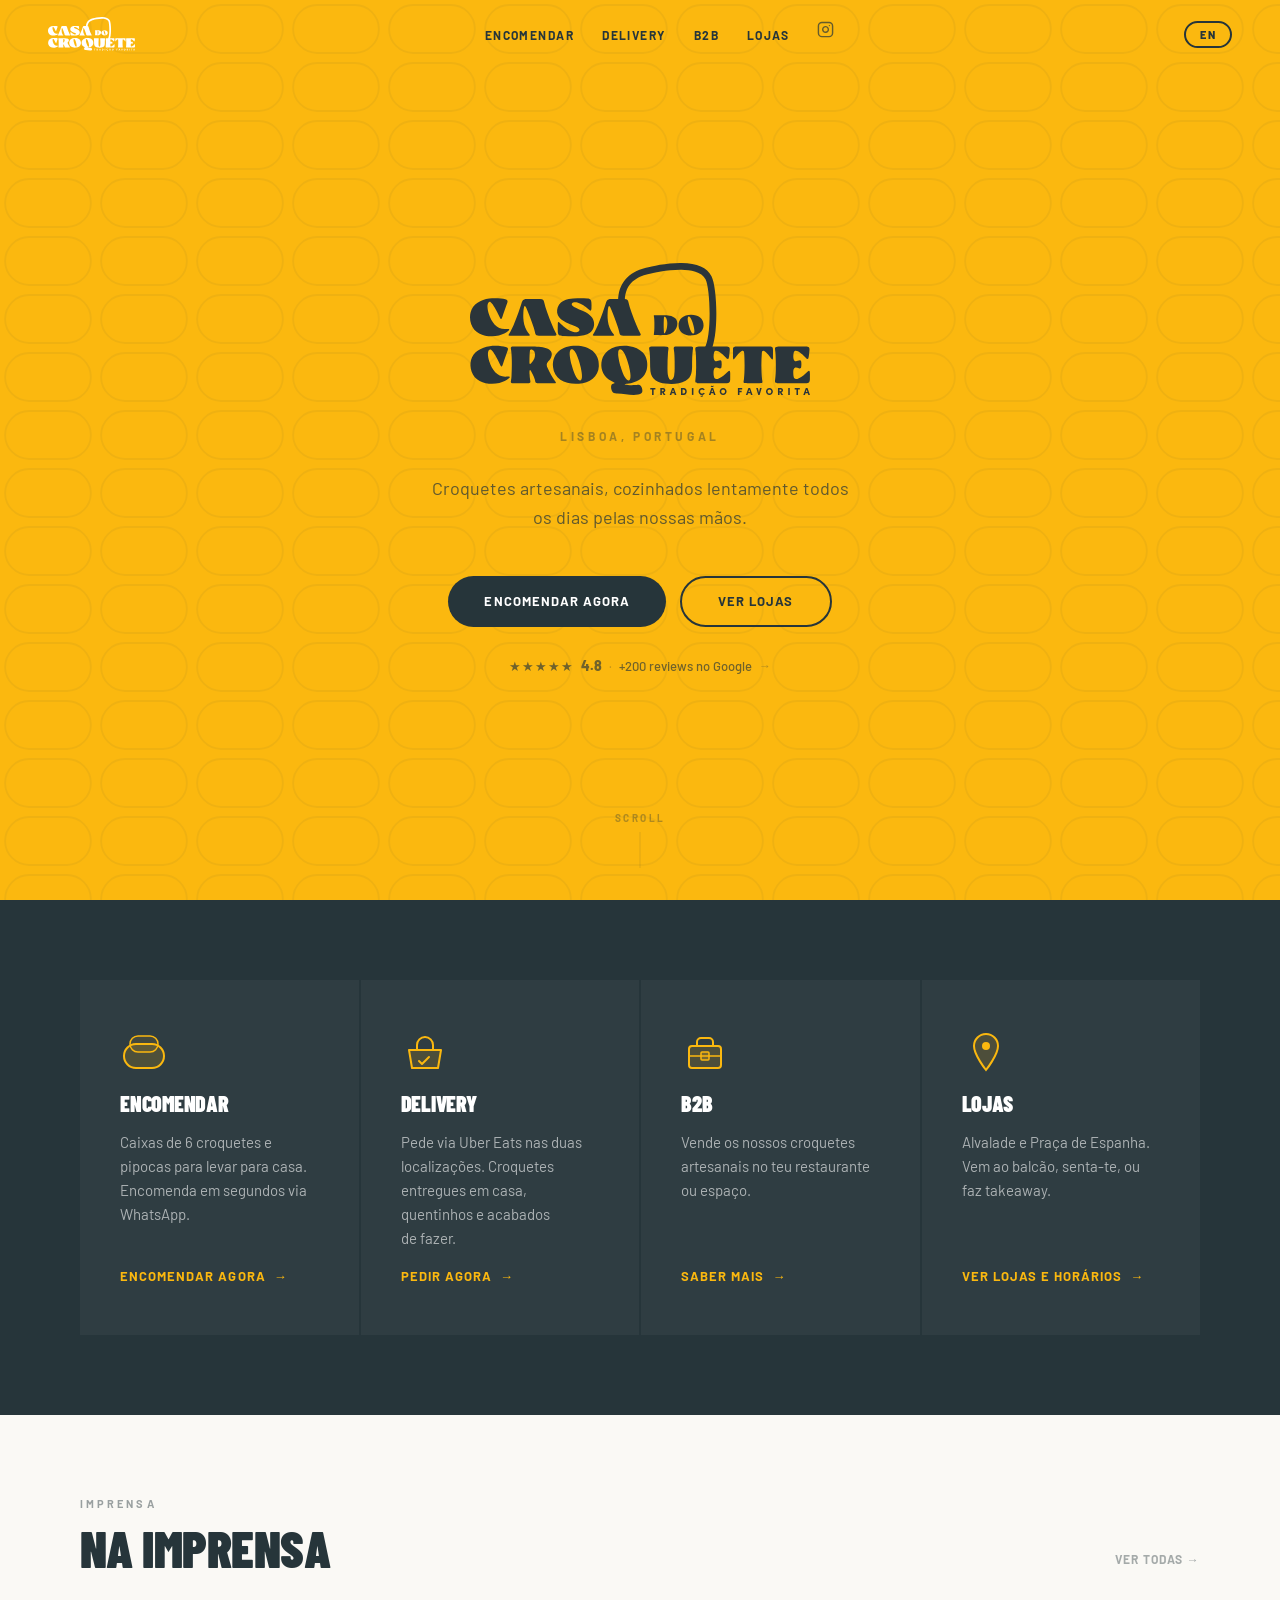
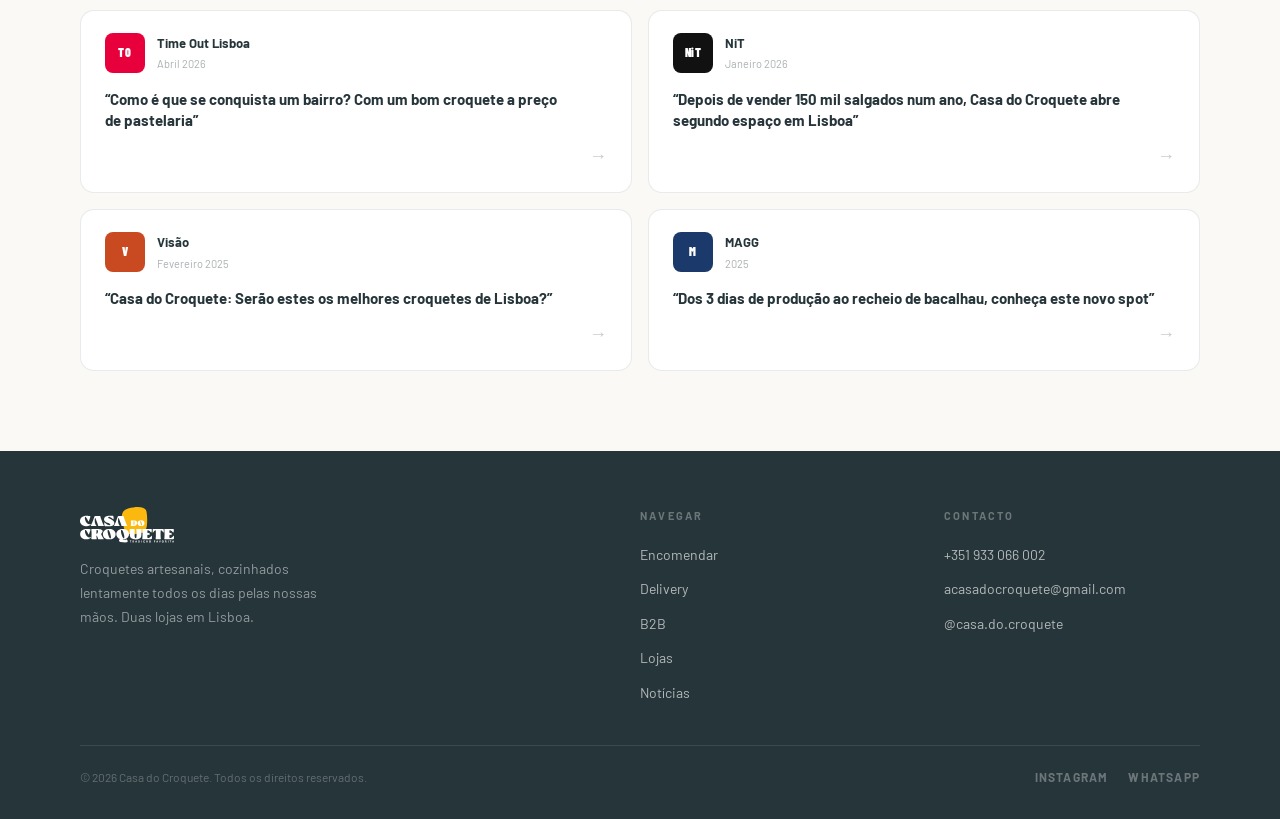
==== index.html @ 02c90c6f "Add files via upload" ====
<!DOCTYPE html>
<html lang="pt" data-lang="pt">
<head>
  <meta charset="UTF-8">
  <meta name="viewport" content="width=device-width, initial-scale=1.0">
  <title>Casa do Croquete — Tradição Favorita</title>
  <meta name="description" content="Croquetes artesanais em Lisboa. Encomenda caixas de 6 via WhatsApp. Alvalade e Praça de Espanha.">
  <link rel="stylesheet" href="style.css">
  <style>
    /* HERO */
    .hero {
      min-height: 100vh; background: var(--y);
      display: flex; flex-direction: column; align-items: center; justify-content: center;
      text-align: center; padding: 120px 40px 80px; position: relative; overflow: hidden;
    }
    .hero::before {
      content: ''; position: absolute; inset: 0; pointer-events: none;
      background-image: url("data:image/svg+xml,%3Csvg width='76' height='46' viewBox='0 0 76 46' xmlns='http://www.w3.org/2000/svg'%3E%3Crect x='4' y='4' width='68' height='38' rx='19' fill='none' stroke='%2326353a' stroke-width='1.5'/%3E%3C/svg%3E");
      background-size: 96px 58px; opacity: 0.055;
    }
    .hero-logo { width: min(340px, 72vw); margin: 0 auto 24px; position: relative; }
    .hero-logo img { width: 100%; height: auto; }
    .hero-tag {
      font-size: 12px; font-weight: 700; letter-spacing: 0.3em; text-transform: uppercase;
      color: var(--d); opacity: 0.4; margin-bottom: 28px; position: relative;
    }
    .hero-sub {
      font-size: 18px; color: var(--d); opacity: 0.72; max-width: 420px;
      margin: 0 auto 44px; position: relative; text-wrap: pretty;
    }
    .hero-ctas { display: flex; gap: 14px; justify-content: center; flex-wrap: wrap; position: relative; }
    .hero-rating {
      display: inline-flex; align-items: center; gap: 7px; margin-top: 28px;
      font-size: 13px; color: var(--d); opacity: 0.65; transition: opacity 0.2s;
      text-decoration: none; position: relative;
    }
    .hero-rating:hover { opacity: 1; }
    .hr-stars { color: var(--d); font-size: 13px; letter-spacing: 1px; }
    .hr-score { font-weight: 800; font-size: 14px; }
    .hr-sep { opacity: 0.4; }
    .hr-label { font-weight: 500; }
    .hr-arr { opacity: 0.5; font-size: 12px; }
    .hero-scroll {
      position: absolute; bottom: 32px; left: 50%; transform: translateX(-50%);
      display: flex; flex-direction: column; align-items: center; gap: 6px;
      font-size: 10px; font-weight: 700; letter-spacing: 0.25em; text-transform: uppercase;
      color: var(--d); opacity: 0.35;
    }
    .hero-scroll::after { content: ''; width: 1px; height: 36px; background: var(--d); opacity: 0.35; display: block; }

    /* ABOUT */
    .about-grid {
      display: grid; grid-template-columns: 1fr 1fr; gap: 64px; align-items: center;
    }
    .about-text h2 {
      font-family: var(--fc); font-weight: 900; font-size: clamp(28px, 3vw, 40px);
      text-transform: uppercase; line-height: 1.1; margin-bottom: 20px; letter-spacing: -0.01em;
    }
    .about-text p { font-size: 16px; opacity: 0.7; line-height: 1.75; text-wrap: pretty; margin-bottom: 16px; }
    .about-text .press-quote {
      font-size: 14px; font-weight: 600; opacity: 0.55; border-left: 3px solid var(--y);
      padding-left: 16px; margin-top: 20px; line-height: 1.5;
    }
    .stats-grid { display: grid; grid-template-columns: 1fr 1fr; gap: 24px; }
    .stat { background: var(--d); border-radius: 12px; padding: 28px 24px; }
    .stat-num {
      font-family: var(--fc); font-weight: 900; font-size: 40px; color: var(--y);
      line-height: 1; margin-bottom: 6px;
    }
    .stat-label { font-size: 13px; color: #fff; opacity: 0.7; line-height: 1.3; }

    /* CTA CARDS */
    .cta-grid { display: grid; grid-template-columns: repeat(4, 1fr); gap: 2px; }
    .cta-card {
      background: rgba(255,255,255,.04); padding: 48px 40px;
      display: flex; flex-direction: column; gap: 16px;
      transition: background 0.2s; position: relative; overflow: hidden;
    }
    .cta-card::after {
      content: ''; position: absolute; bottom: 0; left: 0; right: 0; height: 3px;
      background: var(--y); transform: scaleX(0); transform-origin: left;
      transition: transform 0.3s;
    }
    .cta-card:hover { background: rgba(255,255,255,.08); }
    .cta-card:hover::after { transform: scaleX(1); }
    .cta-icon { width: 48px; height: 48px; }
    .cta-icon svg { width: 100%; height: 100%; }
    .cta-name {
      font-family: var(--fc); font-weight: 900; font-size: clamp(16px, 1.8vw, 22px);
      text-transform: uppercase; letter-spacing: -0.01em; line-height: 1;
    }
    .cta-desc { font-size: 15px; opacity: 0.6; line-height: 1.6; flex: 1; text-wrap: pretty; }
    .cta-link {
      display: inline-flex; align-items: center; gap: 8px;
      font-size: 13px; font-weight: 700; letter-spacing: 0.08em; text-transform: uppercase;
      color: var(--y); transition: gap 0.2s;
    }
    .cta-card:hover .cta-link { gap: 12px; }

    @media (max-width: 760px) {
      .about-grid { grid-template-columns: 1fr; gap: 36px; }
      .cta-grid { grid-template-columns: 1fr 1fr; }
      .hero { padding: 100px 20px 64px; }
    }
    @media (max-width: 480px) {
      .cta-grid { grid-template-columns: 1fr; }
    }
    /* PRESS */
    .ngrid-home { display: grid; grid-template-columns: repeat(2, 1fr); gap: 16px; }
    .nc {
      border-radius: 14px; overflow: hidden;
      border: 1.5px solid rgba(38,53,58,.1);
      display: flex; flex-direction: column;
      transition: transform 0.15s, box-shadow 0.15s; text-decoration: none; color: var(--d); background: #fff;
    }
    .nc:hover { transform: translateY(-3px); box-shadow: 0 10px 32px rgba(38,53,58,.09); }
    .nc-pub { padding: 22px 24px 16px; display: flex; align-items: center; gap: 12px; }
    .pub-badge {
      width: 40px; height: 40px; border-radius: 8px; flex-shrink: 0;
      display: flex; align-items: center; justify-content: center;
      font-family: var(--fc); font-weight: 900; font-size: 12px; color: #fff; letter-spacing: 0.05em;
    }
    .pub-info { display: flex; flex-direction: column; gap: 2px; }
    .pub-name { font-size: 13px; font-weight: 700; }
    .pub-date { font-size: 11px; opacity: 0.38; }
    .nc-body { padding: 0 24px 22px; flex: 1; display: flex; flex-direction: column; gap: 10px; }
    .nc-title { font-weight: 700; font-size: 15px; line-height: 1.4; flex: 1; text-wrap: pretty; }
    .nc-arrow { font-size: 18px; opacity: 0.25; align-self: flex-end; transition: opacity 0.2s; }
    .nc:hover .nc-arrow { opacity: 0.65; }
    .sh-row { display: flex; align-items: flex-end; justify-content: space-between; margin-bottom: 36px; }
    .see-all { font-size: 12px; font-weight: 700; letter-spacing: 0.1em; text-transform: uppercase; opacity: 0.4; transition: opacity 0.2s; padding-bottom: 4px; }
    .see-all:hover { opacity: 1; }
    @media (max-width: 760px) { .ngrid-home { grid-template-columns: 1fr; } }
  </style>
</head>
<body>

<nav class="nav" id="mainNav">
  <a href="index.html" class="nav-logo">
  <img class="logo-lgt" src="LOGO_BRANCO.svg" alt="Casa do Croquete">
  <img class="logo-drk" src="LOGO_CLARO.svg" alt="Casa do Croquete">
</a>
  <ul class="nav-links">
    <li><a href="encomendar.html" data-i18n="nav_enc">Encomendar</a></li>
    <li><a href="delivery.html">Delivery</a></li>
    <li><a href="eventos.html">B2B</a></li>
    <li><a href="lojas.html" data-i18n="nav_lojas">Lojas</a></li>
    <li><a href="https://www.instagram.com/casa.do.croquete" target="_blank" rel="noopener" class="nav-ig-link" aria-label="Instagram"><svg width="17" height="17" viewBox="0 0 24 24" fill="none" stroke="currentColor" stroke-width="2" stroke-linecap="round" stroke-linejoin="round" style="display:block"><rect x="2" y="2" width="20" height="20" rx="5" ry="5"/><path d="M16 11.37A4 4 0 1 1 12.63 8 4 4 0 0 1 16 11.37z"/><line x1="17.5" y1="6.5" x2="17.51" y2="6.5"/></svg></a></li>
  </ul>
  <div class="nav-right">
    <button class="nav-ham" id="navHam" aria-label="Menu" aria-expanded="false"><span></span><span></span><span></span></button>
    <button class="lang-btn" id="langToggle">EN</button>
  </div>
</nav>

<!-- HERO -->
<section class="hero" id="hero">
  <div class="hero-logo"><img src="LOGO_BRANCO_AZUL.svg" alt="Casa do Croquete — Tradição Favorita"></div>
  <p class="hero-tag" data-i18n="hero_tag">Lisboa, Portugal</p>
  <p class="hero-sub" data-i18n="hero_sub">Croquetes artesanais, cozinhados lentamente todos os dias pelas nossas mãos.</p>
  <div class="hero-ctas">
    <a href="encomendar.html" class="btn-d" data-i18n="hero_c1">Encomendar agora</a>
    <a href="lojas.html" class="btn-ol" data-i18n="hero_c2">Ver Lojas</a>
  </div>
  <a href="https://www.google.com/maps/search/Casa+do+Croquete+Lisboa" target="_blank" rel="noopener" class="hero-rating">
    <span class="hr-stars">★★★★★</span>
    <span class="hr-score">4.8</span>
    <span class="hr-sep">·</span>
    <span class="hr-label" data-i18n="hero_rev">+200 reviews no Google</span>
    <span class="hr-arr">→</span>
  </a>
  <div class="hero-scroll"><span>scroll</span></div>
</section>

<!-- CTA CARDS -->
<section class="sec dk">
  <div class="wrap">
    <div class="cta-grid">
      <a href="encomendar.html" class="cta-card">
        <div class="cta-icon">
          <svg viewBox="0 0 48 48" fill="none" xmlns="http://www.w3.org/2000/svg">
            <rect x="4" y="16" width="40" height="24" rx="12" fill="rgba(251,184,15,.15)" stroke="#fbb80f" stroke-width="2"/>
            <rect x="10" y="8" width="28" height="16" rx="8" fill="rgba(251,184,15,.1)" stroke="#fbb80f" stroke-width="1.5"/>
          </svg>
        </div>
        <div class="cta-name" data-i18n="cta1_name">Encomendar</div>
        <p class="cta-desc" data-i18n="cta1_desc">Caixas de 6 croquetes e pipocas para levar para casa. Encomenda em segundos via WhatsApp.</p>
        <span class="cta-link"><span data-i18n="cta1_link">Encomendar agora</span> →</span>
      </a>
      <a href="delivery.html" class="cta-card">
        <div class="cta-icon">
          <svg viewBox="0 0 48 48" fill="none" xmlns="http://www.w3.org/2000/svg">
            <path d="M8 22h32l-3 18H11L8 22z" fill="rgba(251,184,15,.15)" stroke="#fbb80f" stroke-width="2" stroke-linejoin="round"/>
            <path d="M16 22v-5a8 8 0 0 1 16 0v5" stroke="#fbb80f" stroke-width="2" stroke-linecap="round"/>
            <path d="M18 33l3 3 7-7" stroke="#fbb80f" stroke-width="2" stroke-linecap="round" stroke-linejoin="round"/>
          </svg>
        </div>
        <div class="cta-name" data-i18n="cta2_name">Delivery</div>
        <p class="cta-desc" data-i18n="cta2_desc">Pede via Uber Eats nas duas localizações. Croquetes entregues em casa, quentinhos e acabados de fazer.</p>
        <span class="cta-link"><span data-i18n="cta2_link">Pedir agora</span> →</span>
      </a>
      <a href="eventos.html" class="cta-card">
        <div class="cta-icon">
          <svg viewBox="0 0 48 48" fill="none" xmlns="http://www.w3.org/2000/svg">
            <rect x="8" y="18" width="32" height="22" rx="3" fill="rgba(251,184,15,.15)" stroke="#fbb80f" stroke-width="2"/>
            <path d="M16 18v-4a4 4 0 0 1 4-4h8a4 4 0 0 1 4 4v4" stroke="#fbb80f" stroke-width="2" stroke-linecap="round"/>
            <path d="M8 28h32" stroke="#fbb80f" stroke-width="1.5" stroke-linecap="round"/>
            <rect x="20" y="24" width="8" height="8" rx="1" fill="rgba(251,184,15,.25)" stroke="#fbb80f" stroke-width="1.5"/>
          </svg>
        </div>
        <div class="cta-name" data-i18n="cta3_name">B2B</div>
        <p class="cta-desc" data-i18n="cta3_desc">Vende os nossos croquetes artesanais no teu restaurante ou espaço.</p>
        <span class="cta-link"><span data-i18n="cta3_link">Saber mais</span> →</span>
      </a>
      <a href="lojas.html" class="cta-card">
        <div class="cta-icon">
          <svg viewBox="0 0 48 48" fill="none" xmlns="http://www.w3.org/2000/svg">
            <path d="M24 6C17.37 6 12 11.37 12 18c0 9 12 24 12 24s12-15 12-24c0-6.63-5.37-12-12-12z" fill="rgba(251,184,15,.15)" stroke="#fbb80f" stroke-width="2"/>
            <circle cx="24" cy="18" r="4" fill="#fbb80f"/>
          </svg>
        </div>
        <div class="cta-name" data-i18n="cta4_name">Lojas</div>
        <p class="cta-desc" data-i18n="cta4_desc">Alvalade e Praça de Espanha. Vem ao balcão, senta-te, ou faz takeaway.</p>
        <span class="cta-link"><span data-i18n="cta4_link">Ver lojas e horários</span> →</span>
      </a>
    </div>
  </div>
</section>

<!-- PRESS -->
<section class="sec">
  <div class="wrap">
    <div class="sh-row">
      <div>
        <span class="slabel" data-i18n="news_label">Imprensa</span>
        <h2 class="stitle" data-i18n="news_title">Na Imprensa</h2>
      </div>
      <a href="noticias.html" class="see-all" data-i18n="news_more">Ver todas →</a>
    </div>
    <div class="ngrid-home">
      <a href="https://www.timeout.pt/lisboa/pt/noticias/como-e-que-se-conquista-um-bairro-com-um-bom-croquete-a-preco-de-pastelaria-042126" target="_blank" rel="noopener" class="nc">
        <div class="nc-pub">
          <div class="pub-badge" style="background:#e8003d;">TO</div>
          <div class="pub-info"><span class="pub-name">Time Out Lisboa</span><span class="pub-date">Abril 2026</span></div>
        </div>
        <div class="nc-body">
          <p class="nc-title">“Como é que se conquista um bairro? Com um bom croquete a preço de pastelaria”</p>
          <span class="nc-arrow">→</span>
        </div>
      </a>
      <a href="https://www.nit.pt/comida/restaurantes/depois-de-vender-150-mil-salgados-num-ano-casa-do-croquete-abre-segundo-espaco-em-lisboa" target="_blank" rel="noopener" class="nc">
        <div class="nc-pub">
          <div class="pub-badge" style="background:#111;">NiT</div>
          <div class="pub-info"><span class="pub-name">NiT</span><span class="pub-date">Janeiro 2026</span></div>
        </div>
        <div class="nc-body">
          <p class="nc-title">“Depois de vender 150 mil salgados num ano, Casa do Croquete abre segundo espaço em Lisboa”</p>
          <span class="nc-arrow">→</span>
        </div>
      </a>
      <a href="https://visao.pt/visaose7e/comer-e-beber/2025-02-14-casa-do-croquete-serao-estes-os-melhores-croquetes-de-lisboa/" target="_blank" rel="noopener" class="nc">
        <div class="nc-pub">
          <div class="pub-badge" style="background:#c94a20;">V</div>
          <div class="pub-info"><span class="pub-name">Visão</span><span class="pub-date">Fevereiro 2025</span></div>
        </div>
        <div class="nc-body">
          <p class="nc-title">“Casa do Croquete: Serão estes os melhores croquetes de Lisboa?”</p>
          <span class="nc-arrow">→</span>
        </div>
      </a>
      <a href="https://magg.sapo.pt/comida/restaurantes/artigos/casa-do-croquete" target="_blank" rel="noopener" class="nc">
        <div class="nc-pub">
          <div class="pub-badge" style="background:#1b3a6b;">M</div>
          <div class="pub-info"><span class="pub-name">MAGG</span><span class="pub-date">2025</span></div>
        </div>
        <div class="nc-body">
          <p class="nc-title">“Dos 3 dias de produção ao recheio de bacalhau, conheça este novo spot”</p>
          <span class="nc-arrow">→</span>
        </div>
      </a>
    </div>
  </div>
</section>

<footer>
  <div class="footer-grid">
    <div>
      <div class="foot-logo"><img src="LOGO_CLARO.svg" alt="Casa do Croquete"></div>
      <p class="foot-desc" data-i18n="foot_desc">Croquetes artesanais, cozinhados lentamente todos os dias pelas nossas mãos. Duas lojas em Lisboa.</p>
    </div>
    <div class="foot-col">
      <h4 data-i18n="foot_nav">Navegar</h4>
      <ul>
        <li><a href="encomendar.html" data-i18n="nav_enc">Encomendar</a></li>
        <li><a href="delivery.html">Delivery</a></li>
        <li><a href="eventos.html">B2B</a></li>
        <li><a href="lojas.html" data-i18n="nav_lojas">Lojas</a></li>
        <li><a href="noticias.html" data-i18n="nav_news">Notícias</a></li>
      </ul>
    </div>
    <div class="foot-col">
      <h4 data-i18n="foot_cont">Contacto</h4>
      <ul>
        <li><a href="tel:+351933066002">+351 933 066 002</a></li>
        <li><a href="mailto:acasadocroquete@gmail.com">acasadocroquete@gmail.com</a></li>
        <li><a href="https://www.instagram.com/casa.do.croquete/" target="_blank" rel="noopener">@casa.do.croquete</a></li>
      </ul>
    </div>
  </div>
  <div class="foot-bot">
    <span class="foot-copy" data-i18n="foot_copy">© 2026 Casa do Croquete. Todos os direitos reservados.</span>
    <div class="foot-soc">
      <a href="https://www.instagram.com/casa.do.croquete/" target="_blank" rel="noopener">Instagram</a>
      <a href="https://wa.me/351933066002" target="_blank" rel="noopener">WhatsApp</a>
    </div>
  </div>
</footer>

<script>
const T = {
  pt: {
    nav_enc:'Encomendar', nav_lojas:'Lojas', nav_news:'Notícias',
    hero_tag:'Lisboa, Portugal',
    hero_sub:'Croquetes artesanais, cozinhados lentamente todos os dias pelas nossas mãos.',
    hero_c1:'Encomendar agora', hero_c2:'Ver Lojas', hero_rev:'+200 reviews no Google',
    cta1_name:'Encomendar', cta1_desc:'Caixas de 6 croquetes e pipocas para levar para casa. Encomenda em segundos via WhatsApp.', cta1_link:'Encomendar agora',
    cta2_name:'Delivery', cta2_desc:'Pede via Uber Eats nas duas localizações. Croquetes entregues em casa, quentinhos e acabados de fazer.', cta2_link:'Pedir agora',
    cta3_name:'B2B', cta3_desc:'Vende os nossos croquetes artesanais no teu restaurante ou espaço.', cta3_link:'Saber mais',
    cta4_name:'Lojas', cta4_desc:'Alvalade e Praça de Espanha. Vem ao balcão, senta-te, ou faz takeaway.', cta4_link:'Ver lojas e horários',
    news_label:'Imprensa', news_title:'Na Imprensa', news_more:'Ver todas →',
    foot_desc:'Croquetes artesanais, cozinhados lentamente todos os dias pelas nossas mãos. Duas lojas em Lisboa.',
    foot_nav:'Navegar', foot_cont:'Contacto',
    foot_copy:'© 2026 Casa do Croquete. Todos os direitos reservados.',
  },
  en: {
    nav_enc:'Order', nav_lojas:'Stores', nav_news:'News',
    hero_tag:'Lisbon, Portugal',
    hero_sub:'Artisan croquettes, slowly cooked every day by our hands.',
    hero_c1:'Order now', hero_c2:'Our Stores', hero_rev:'+200 reviews on Google',
    cta1_name:'Order', cta1_desc:'Boxes of 6 croquettes and pipocas to take home. Order in seconds via WhatsApp.', cta1_link:'Order now',
    cta2_name:'Delivery', cta2_desc:'Order via Uber Eats from both locations. Delivered hot to your door.', cta2_link:'Order now',
    cta3_name:'B2B', cta3_desc:'Sell our artisan croquettes in your restaurant or venue.', cta3_link:'Learn more',
    cta4_name:'Stores', cta4_desc:'Alvalade and Praça de Espanha. Sit at the counter or order takeaway.', cta4_link:'See stores & hours',
    news_label:'Press', news_title:'In the Press', news_more:'See all →',
    foot_desc:'Artisan croquettes, slowly cooked every day by our hands. Two stores in Lisbon.',
    foot_nav:'Navigate', foot_cont:'Contact',
    foot_copy:'© 2026 Casa do Croquete. All rights reserved.',
  }
};

const nav = document.getElementById('mainNav');
window.addEventListener('scroll', () => nav.classList.toggle('dark', scrollY > 80), {passive:true});

let lang = localStorage.getItem('lang') || 'pt';
function applyLang(l) {
  document.querySelectorAll('[data-i18n]').forEach(el => {
    if (T[l]?.[el.dataset.i18n] !== undefined) el.textContent = T[l][el.dataset.i18n];
  });
  document.getElementById('langToggle').textContent = l==='pt'?'EN':'PT';
  document.documentElement.lang = l;
  localStorage.setItem('lang', l);
}
document.getElementById('langToggle').addEventListener('click', () => {
  lang = lang==='pt'?'en':'pt'; applyLang(lang);
});
applyLang(lang);

(function(){
  var ham = document.getElementById('navHam');
  var links = document.querySelector('.nav-links');
  if (!ham || !links) return;
  ham.addEventListener('click', function() {
    var open = links.classList.toggle('open');
    ham.classList.toggle('open', open);
    ham.setAttribute('aria-expanded', open);
    document.body.style.overflow = open ? 'hidden' : '';
  });
  links.querySelectorAll('a').forEach(function(a) {
    a.addEventListener('click', function() {
      links.classList.remove('open');
      ham.classList.remove('open');
      ham.setAttribute('aria-expanded', 'false');
      document.body.style.overflow = '';
    });
  });
})();
</script>
</body>
</html>
---- style.css ----
@import url('https://fonts.googleapis.com/css2?family=Barlow:wght@400;500;600;700;800;900&family=Barlow+Condensed:wght@700;800;900&display=swap');

:root {
  --y: #fbb80f;
  --d: #26353a;
  --w: #faf9f5;
  --f: 'Barlow', sans-serif;
  --fc: 'Barlow Condensed', sans-serif;
}

*, *::before, *::after { box-sizing: border-box; margin: 0; padding: 0; }
html { scroll-behavior: smooth; }
body { font-family: var(--f); color: var(--d); background: var(--w); line-height: 1.6; }
a { color: inherit; text-decoration: none; }
button { cursor: pointer; font-family: var(--f); border: none; background: none; }

/* NAV */
.nav {
  position: fixed; top: 0; left: 0; right: 0; z-index: 1000;
  display: flex; align-items: center; justify-content: space-between;
  padding: 0 48px; height: 68px; transition: background 0.3s;
}
.nav.dark { background: var(--d); }
.nav-logo img { height: 34px; width: auto; display: block; }
.nav-logo .logo-drk { display: none; }
.nav.dark .nav-logo .logo-lgt { display: none; }
.nav.dark .nav-logo .logo-drk { display: block; }
.nav-links { display: flex; gap: 28px; list-style: none; }
.nav-links a {
  font-size: 12px; font-weight: 700; letter-spacing: 0.12em; text-transform: uppercase;
  color: var(--d); transition: opacity 0.2s;
}
.nav.dark .nav-links a { color: #fff; }
.nav-links .nav-ig-link { display: flex; align-items: center; opacity: 0.7; }
.nav-links .nav-ig-link:hover { opacity: 1; }
.nav-links a:hover { opacity: 0.55; }
.nav-links a.active { opacity: 1; border-bottom: 2px solid var(--y); padding-bottom: 2px; }
.nav-right { display: flex; align-items: center; gap: 14px; }
.lang-btn {
  padding: 5px 14px; border-radius: 100px;
  border: 2px solid var(--d); color: var(--d);
  font-size: 11px; font-weight: 800; letter-spacing: 0.12em; transition: opacity 0.2s;
}
.nav.dark .lang-btn { border-color: #fff; color: #fff; }
.lang-btn:hover { opacity: 0.6; }
.nav-cta {
  padding: 10px 22px; border-radius: 100px;
  background: var(--y); color: var(--d);
  font-size: 12px; font-weight: 800; letter-spacing: 0.08em; text-transform: uppercase;
  transition: transform 0.15s, box-shadow 0.15s; display: inline-block;
}
.nav-cta:hover { transform: translateY(-1px); box-shadow: 0 4px 16px rgba(251,184,15,.55); }

/* PAGE HERO (subpages) */
.page-hero {
  background: var(--y); padding: 136px 48px 64px;
  position: relative; overflow: hidden;
}
.page-hero::before {
  content: ''; position: absolute; inset: 0; pointer-events: none;
  background-image: url("data:image/svg+xml,%3Csvg width='76' height='46' viewBox='0 0 76 46' xmlns='http://www.w3.org/2000/svg'%3E%3Crect x='4' y='4' width='68' height='38' rx='19' fill='none' stroke='%2326353a' stroke-width='1.5'/%3E%3C/svg%3E");
  background-size: 96px 58px; opacity: 0.055;
}
.pg-label {
  font-size: 11px; font-weight: 700; letter-spacing: 0.28em; text-transform: uppercase;
  opacity: 0.45; display: block; margin-bottom: 12px; position: relative;
}
.page-hero h1 {
  font-family: var(--fc); font-weight: 900;
  font-size: clamp(40px, 5.5vw, 72px); letter-spacing: -0.01em;
  text-transform: uppercase; line-height: 1; color: var(--d); position: relative;
}
.page-hero .pg-sub {
  font-size: 16px; color: var(--d); opacity: 0.65; margin-top: 14px;
  max-width: 500px; position: relative; text-wrap: pretty;
}

/* SECTIONS */
.sec { padding: 80px 48px; }
.sec.dk { background: var(--d); color: #fff; }
.sec.yw { background: var(--y); }
.wrap { max-width: 1120px; margin: 0 auto; }
.sh { margin-bottom: 52px; }
.slabel {
  font-size: 11px; font-weight: 700; letter-spacing: 0.28em; text-transform: uppercase;
  opacity: 0.45; display: block; margin-bottom: 10px;
}
.sec.dk .slabel { color: var(--y); opacity: 1; }
.stitle {
  font-family: var(--fc); font-weight: 900;
  font-size: clamp(32px, 4vw, 52px); letter-spacing: -0.01em;
  text-transform: uppercase; line-height: 1;
}
.ssub { font-size: 15px; opacity: 0.62; margin-top: 12px; max-width: 500px; text-wrap: pretty; }

/* BUTTONS */
.btn-d {
  padding: 15px 36px; border-radius: 100px; background: var(--d); color: #fff;
  font-size: 13px; font-weight: 700; letter-spacing: 0.08em; text-transform: uppercase;
  transition: transform 0.15s, box-shadow 0.15s; display: inline-block;
}
.btn-d:hover { transform: translateY(-2px); box-shadow: 0 8px 24px rgba(38,53,58,.35); }
.btn-y {
  padding: 15px 36px; border-radius: 100px; background: var(--y); color: var(--d);
  font-size: 13px; font-weight: 700; letter-spacing: 0.08em; text-transform: uppercase;
  transition: transform 0.15s, box-shadow 0.15s; display: inline-block;
}
.btn-y:hover { transform: translateY(-2px); box-shadow: 0 8px 24px rgba(251,184,15,.45); }
.btn-ol {
  padding: 13px 36px; border-radius: 100px; border: 2px solid var(--d); color: var(--d);
  font-size: 13px; font-weight: 700; letter-spacing: 0.08em; text-transform: uppercase;
  transition: all 0.15s; display: inline-block;
}
.btn-ol:hover { background: var(--d); color: #fff; }

/* FORMS (dark context) */
.frow { display: grid; grid-template-columns: 1fr 1fr; gap: 14px; margin-bottom: 14px; }
.frow.s1 { grid-template-columns: 1fr; }
.fg { display: flex; flex-direction: column; gap: 5px; }
.fg label { font-size: 11px; font-weight: 700; letter-spacing: 0.12em; text-transform: uppercase; opacity: 0.42; color: rgba(255,255,255,.7); }
.fg input, .fg select, .fg textarea {
  background: rgba(255,255,255,.08); border: 1.5px solid rgba(255,255,255,.12);
  border-radius: 6px; padding: 11px 14px;
  font-family: var(--f); font-size: 15px; color: #fff;
  outline: none; transition: border-color 0.2s; appearance: none; width: 100%;
}
.fg input:focus, .fg select:focus, .fg textarea:focus { border-color: var(--y); }
.fg select option { background: var(--d); }
.fg textarea { resize: vertical; min-height: 88px; }

/* FOOTER */
footer { background: var(--d); color: #fff; padding: 56px 48px 32px; }
.footer-grid { display: grid; grid-template-columns: 2fr 1fr 1fr; gap: 48px; max-width: 1120px; margin: 0 auto 40px; }
.foot-logo img { height: 36px; width: auto; margin-bottom: 14px; display: block; }
.foot-desc { font-size: 14px; opacity: 0.5; line-height: 1.7; max-width: 260px; text-wrap: pretty; }
.foot-col h4 { font-size: 11px; font-weight: 700; letter-spacing: 0.2em; text-transform: uppercase; opacity: 0.32; margin-bottom: 16px; }
.foot-col ul { list-style: none; display: flex; flex-direction: column; gap: 9px; }
.foot-col ul a { font-size: 14px; opacity: 0.65; transition: opacity 0.2s; }
.foot-col ul a:hover { opacity: 1; }
.foot-bot { border-top: 1px solid rgba(255,255,255,.1); padding-top: 22px; max-width: 1120px; margin: 0 auto; display: flex; justify-content: space-between; align-items: center; }
.foot-copy { font-size: 12px; opacity: 0.28; }
.foot-soc { display: flex; gap: 20px; }
.foot-soc a { font-size: 12px; font-weight: 700; letter-spacing: 0.1em; text-transform: uppercase; opacity: 0.32; transition: opacity 0.2s; }
.foot-soc a:hover { opacity: 1; }

/* HAMBURGER */
.nav-ham {
  display: none;
  flex-direction: column;
  justify-content: center;
  gap: 5px;
  width: 36px; height: 36px;
  background: none; border: none; cursor: pointer; padding: 4px;
}
.nav-ham span {
  display: block; width: 22px; height: 2px;
  background: var(--d); border-radius: 2px;
  transition: transform 0.25s, opacity 0.2s;
}
.nav.dark .nav-ham span { background: #fff; }
.nav-ham.open span:nth-child(1) { transform: translateY(7px) rotate(45deg); }
.nav-ham.open span:nth-child(2) { opacity: 0; transform: scaleX(0); }
.nav-ham.open span:nth-child(3) { transform: translateY(-7px) rotate(-45deg); }

/* RESPONSIVE */
@media (max-width: 760px) {
  .nav { padding: 0 20px; }
  .nav-ham { display: flex; }
  .nav-links {
    display: none;
    position: fixed; top: 68px; left: 0; right: 0; bottom: 0;
    background: var(--d); flex-direction: column;
    padding: 16px 0; gap: 0; z-index: 999;
    overflow-y: auto;
  }
  .nav-links.open { display: flex; }
  .nav-links li { border-bottom: 1px solid rgba(255,255,255,.07); }
  .nav-links a {
    display: block; padding: 16px 24px;
    color: #fff !important; font-size: 15px; letter-spacing: 0.08em;
  }
  .nav-links .nav-ig-link { padding: 16px 24px; }
  .sec { padding: 56px 20px; }
  .page-hero { padding: 120px 20px 48px; }
  .footer-grid { grid-template-columns: 1fr; gap: 28px; }
  footer { padding: 40px 20px 24px; }
  .frow { grid-template-columns: 1fr; }
}
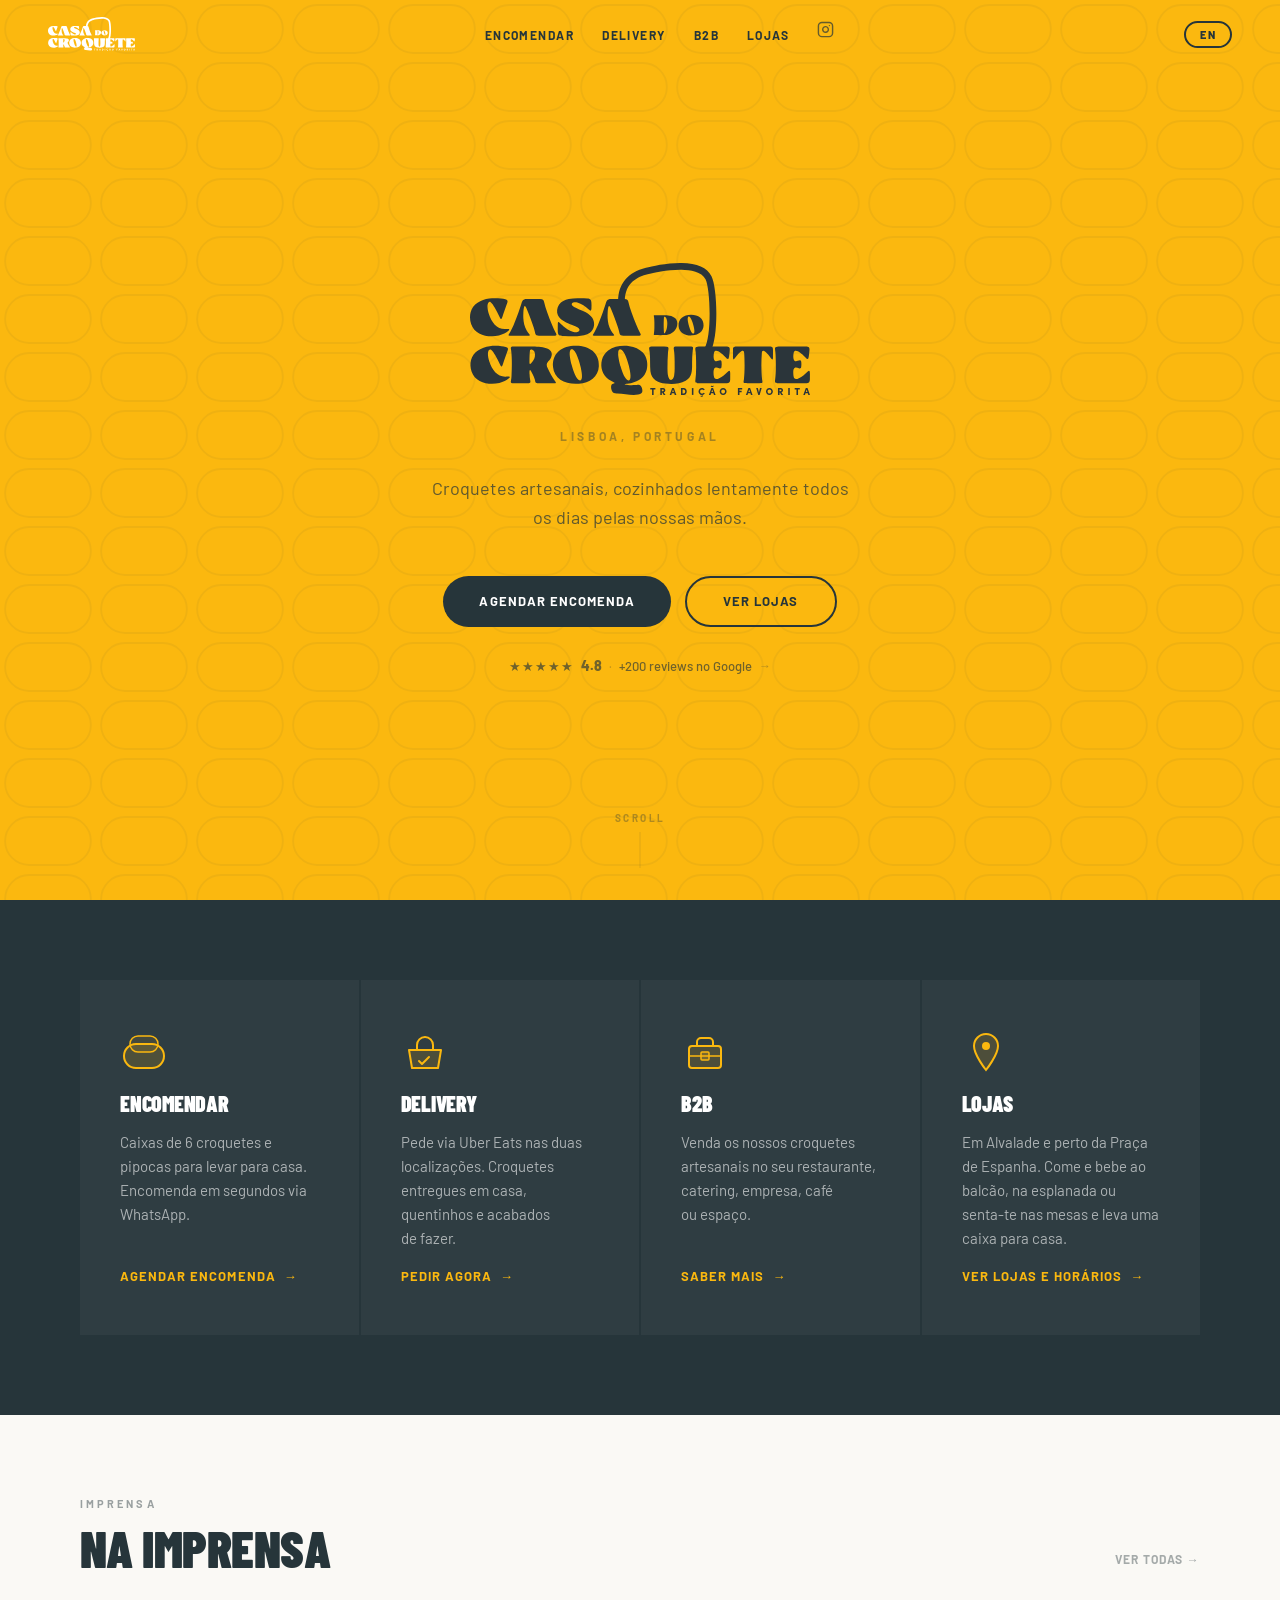
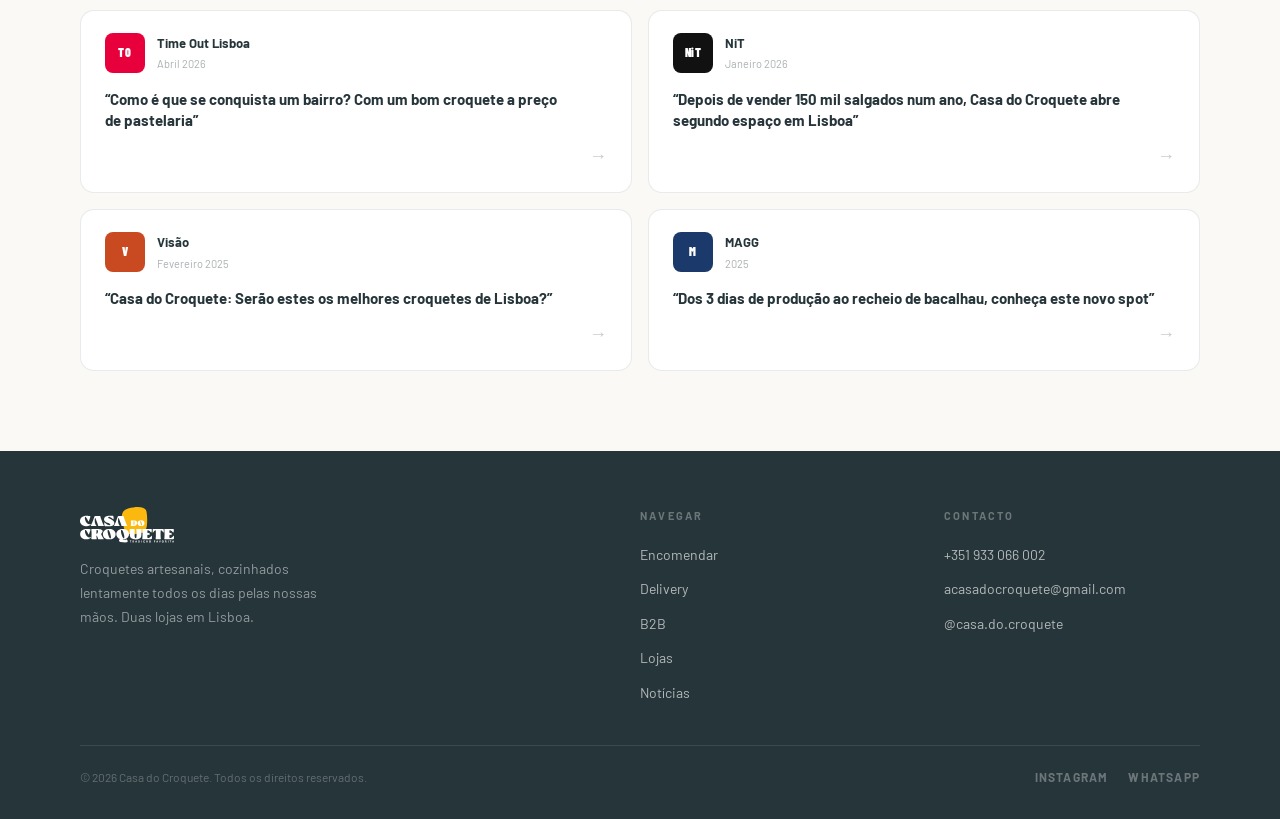
==== commit a59b0e29: "Add files via upload" ====
--- a/index.html
+++ b/index.html
@@ -159,7 +159,7 @@
   <p class="hero-tag" data-i18n="hero_tag">Lisboa, Portugal</p>
   <p class="hero-sub" data-i18n="hero_sub">Croquetes artesanais, cozinhados lentamente todos os dias pelas nossas mãos.</p>
   <div class="hero-ctas">
-    <a href="encomendar.html" class="btn-d" data-i18n="hero_c1">Encomendar agora</a>
+    <a href="encomendar.html" class="btn-d" data-i18n="hero_c1">Agendar encomenda</a>
     <a href="lojas.html" class="btn-ol" data-i18n="hero_c2">Ver Lojas</a>
   </div>
   <a href="https://www.google.com/maps/search/Casa+do+Croquete+Lisboa" target="_blank" rel="noopener" class="hero-rating">
@@ -185,7 +185,7 @@
         </div>
         <div class="cta-name" data-i18n="cta1_name">Encomendar</div>
         <p class="cta-desc" data-i18n="cta1_desc">Caixas de 6 croquetes e pipocas para levar para casa. Encomenda em segundos via WhatsApp.</p>
-        <span class="cta-link"><span data-i18n="cta1_link">Encomendar agora</span> →</span>
+        <span class="cta-link"><span data-i18n="cta1_link">Agendar encomenda</span> →</span>
       </a>
       <a href="delivery.html" class="cta-card">
         <div class="cta-icon">
@@ -209,7 +209,7 @@
           </svg>
         </div>
         <div class="cta-name" data-i18n="cta3_name">B2B</div>
-        <p class="cta-desc" data-i18n="cta3_desc">Vende os nossos croquetes artesanais no teu restaurante ou espaço.</p>
+        <p class="cta-desc" data-i18n="cta3_desc">Venda os nossos croquetes artesanais no seu restaurante, catering, empresa, café ou espaço.</p>
         <span class="cta-link"><span data-i18n="cta3_link">Saber mais</span> →</span>
       </a>
       <a href="lojas.html" class="cta-card">
@@ -220,7 +220,7 @@
           </svg>
         </div>
         <div class="cta-name" data-i18n="cta4_name">Lojas</div>
-        <p class="cta-desc" data-i18n="cta4_desc">Alvalade e Praça de Espanha. Vem ao balcão, senta-te, ou faz takeaway.</p>
+        <p class="cta-desc" data-i18n="cta4_desc">Em Alvalade e perto da Praça de Espanha. Come e bebe ao balcão, na esplanada ou senta-te nas mesas e leva uma caixa para casa.</p>
         <span class="cta-link"><span data-i18n="cta4_link">Ver lojas e horários</span> →</span>
       </a>
     </div>
@@ -322,11 +322,11 @@
     nav_enc:'Encomendar', nav_lojas:'Lojas', nav_news:'Notícias',
     hero_tag:'Lisboa, Portugal',
     hero_sub:'Croquetes artesanais, cozinhados lentamente todos os dias pelas nossas mãos.',
-    hero_c1:'Encomendar agora', hero_c2:'Ver Lojas', hero_rev:'+200 reviews no Google',
-    cta1_name:'Encomendar', cta1_desc:'Caixas de 6 croquetes e pipocas para levar para casa. Encomenda em segundos via WhatsApp.', cta1_link:'Encomendar agora',
+    hero_c1:'Agendar encomenda', hero_c2:'Ver Lojas', hero_rev:'+200 reviews no Google',
+    cta1_name:'Encomendar', cta1_desc:'Caixas de 6 croquetes e pipocas para levar para casa. Encomenda em segundos via WhatsApp.', cta1_link:'Agendar encomenda',
     cta2_name:'Delivery', cta2_desc:'Pede via Uber Eats nas duas localizações. Croquetes entregues em casa, quentinhos e acabados de fazer.', cta2_link:'Pedir agora',
-    cta3_name:'B2B', cta3_desc:'Vende os nossos croquetes artesanais no teu restaurante ou espaço.', cta3_link:'Saber mais',
-    cta4_name:'Lojas', cta4_desc:'Alvalade e Praça de Espanha. Vem ao balcão, senta-te, ou faz takeaway.', cta4_link:'Ver lojas e horários',
+    cta3_name:'B2B', cta3_desc:'Venda os nossos croquetes artesanais no seu restaurante, catering, empresa, café ou espaço.', cta3_link:'Saber mais',
+    cta4_name:'Lojas', cta4_desc:'Em Alvalade e perto da Praça de Espanha. Come e bebe ao balcão, na esplanada ou senta-te nas mesas e leva uma caixa para casa.', cta4_link:'Ver lojas e horários',
     news_label:'Imprensa', news_title:'Na Imprensa', news_more:'Ver todas →',
     foot_desc:'Croquetes artesanais, cozinhados lentamente todos os dias pelas nossas mãos. Duas lojas em Lisboa.',
     foot_nav:'Navegar', foot_cont:'Contacto',
--- a/style.css
+++ b/style.css
@@ -119,9 +119,9 @@
 .fg { display: flex; flex-direction: column; gap: 5px; }
 .fg label { font-size: 11px; font-weight: 700; letter-spacing: 0.12em; text-transform: uppercase; opacity: 0.42; color: rgba(255,255,255,.7); }
 .fg input, .fg select, .fg textarea {
-  background: rgba(255,255,255,.08); border: 1.5px solid rgba(255,255,255,.12);
+  background: #fff; border: 1.5px solid rgba(255,255,255,.18);
   border-radius: 6px; padding: 11px 14px;
-  font-family: var(--f); font-size: 15px; color: #fff;
+  font-family: var(--f); font-size: 15px; color: var(--d);
   outline: none; transition: border-color 0.2s; appearance: none; width: 100%;
 }
 .fg input:focus, .fg select:focus, .fg textarea:focus { border-color: var(--y); }
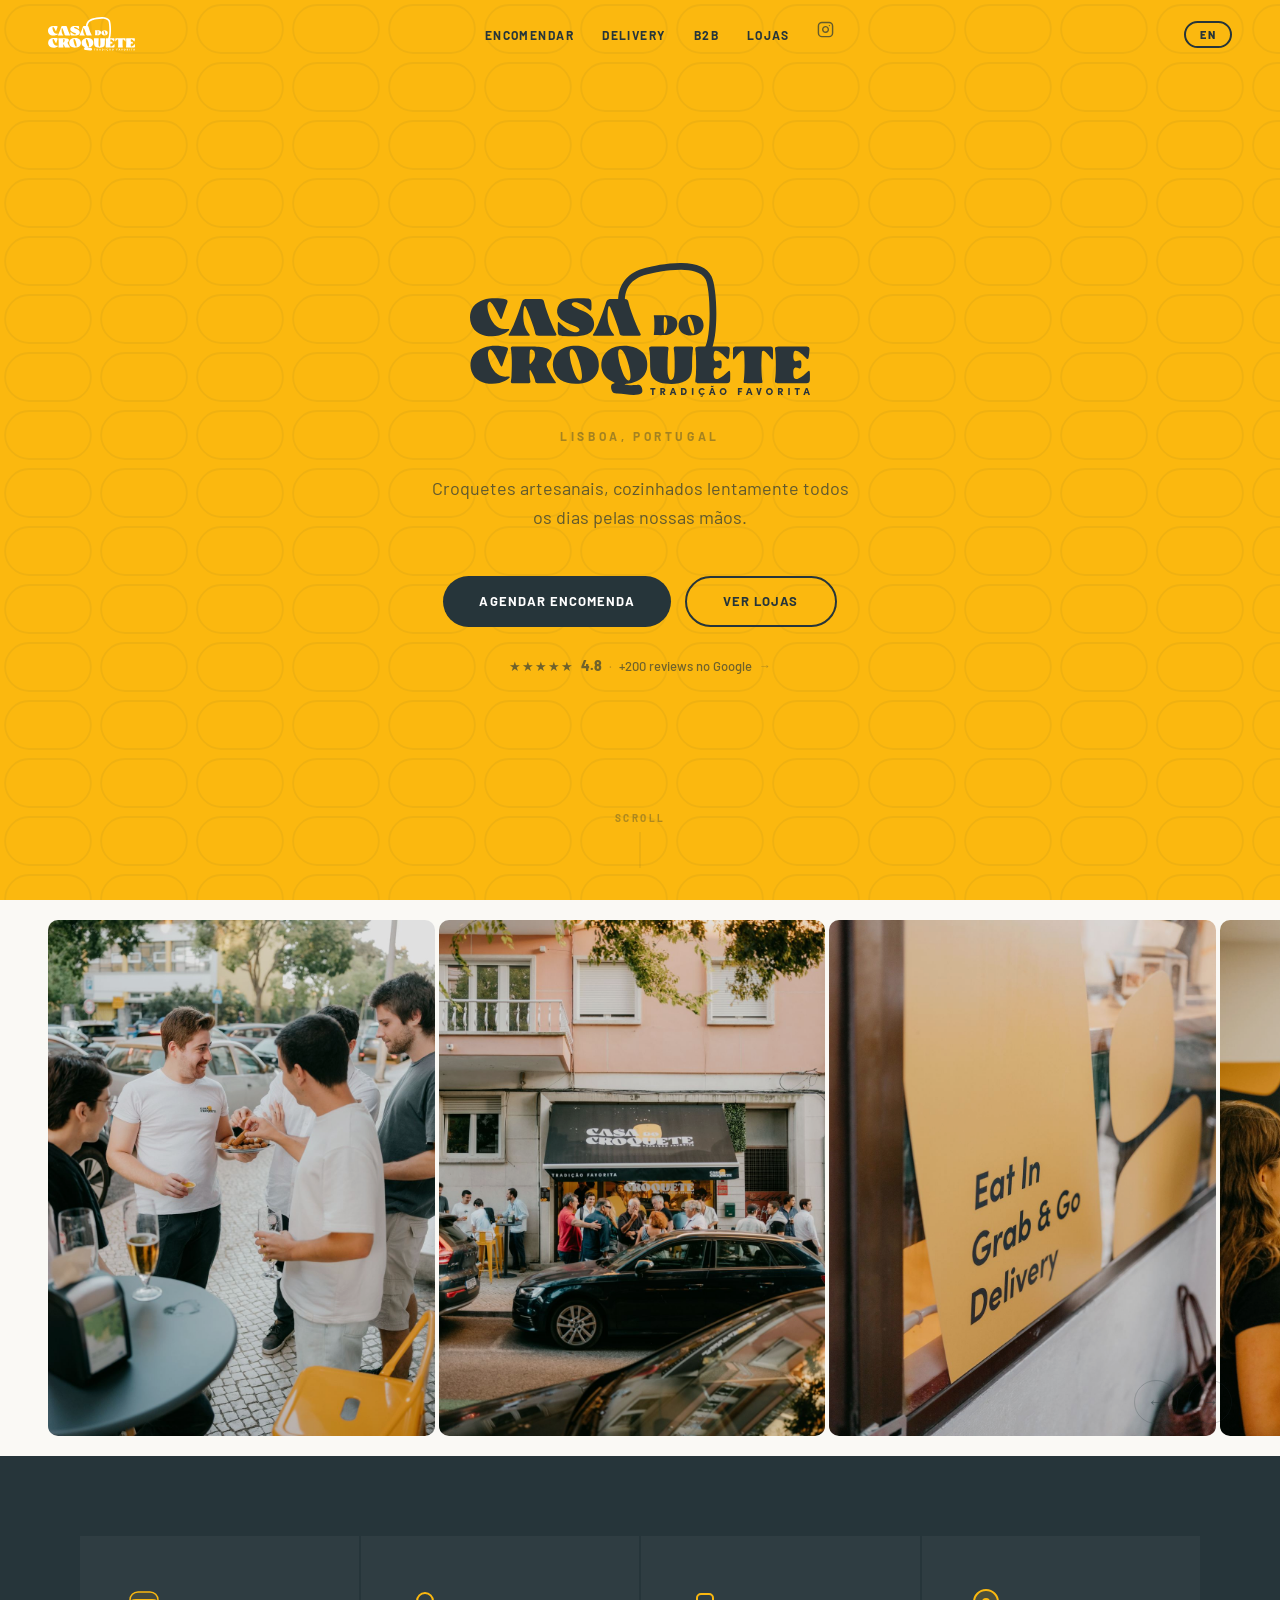
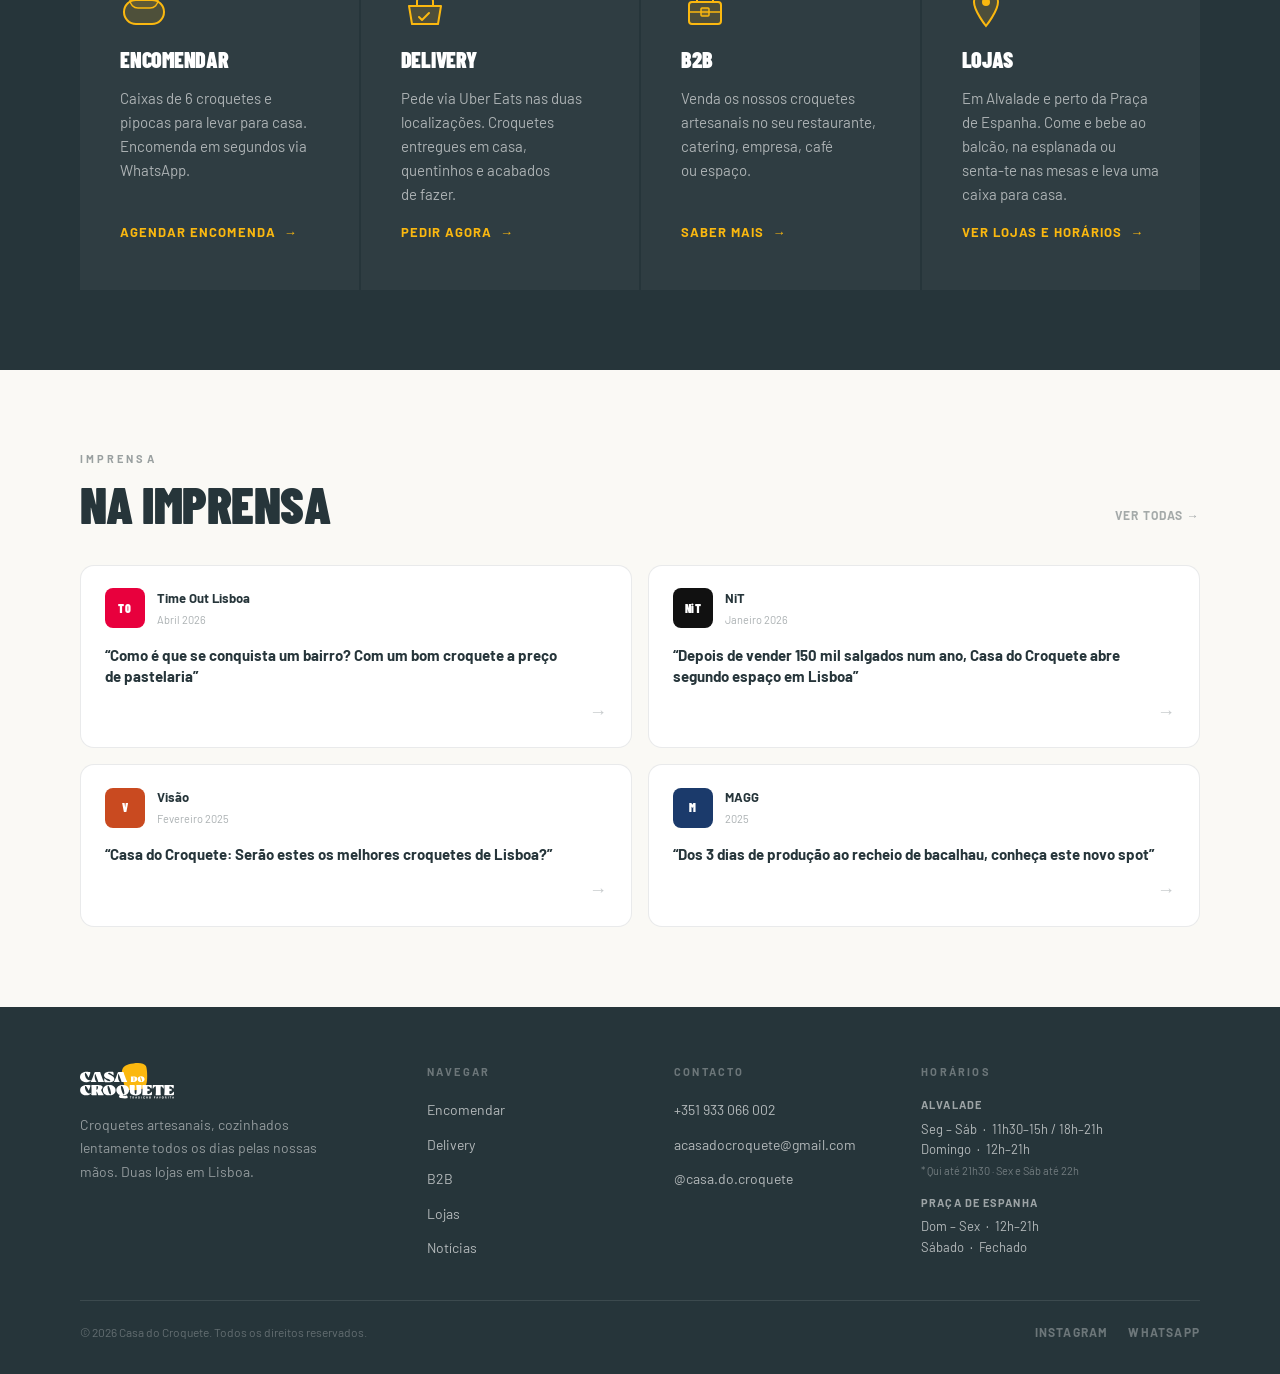
==== commit 89895b88: "Add files via upload" ====
--- a/index.html
+++ b/index.html
@@ -3,6 +3,7 @@
 <head>
   <meta charset="UTF-8">
   <meta name="viewport" content="width=device-width, initial-scale=1.0">
+  <link rel="icon" type="image/svg+xml" href="favicon.svg">
   <title>Casa do Croquete — Tradição Favorita</title>
   <meta name="description" content="Croquetes artesanais em Lisboa. Encomenda caixas de 6 via WhatsApp. Alvalade e Praça de Espanha.">
   <link rel="stylesheet" href="style.css">
@@ -172,6 +173,38 @@
   <div class="hero-scroll"><span>scroll</span></div>
 </section>
 
+<!-- CARROSSEL -->
+<section class="sec-carousel">
+  <div class="carousel-track-wrap">
+    <div class="carousel-track" id="carouselTrack">
+      <div class="cs"><img src="img/lancamento-01.jpg" alt="Casa do Croquete"></div>
+      <div class="cs"><img src="img/lancamento-02.jpg" alt="Inauguração Alvalade"></div>
+      <div class="cs"><img src="img/lancamento-03.jpg" alt="Lançamento"></div>
+      <div class="cs"><img src="img/lancamento-04.jpg" alt="Esplanada Alvalade"></div>
+      <div class="cs"><img src="img/lancamento-05.jpg" alt="Inauguração"></div>
+      <div class="cs"><img src="img/lancamento-06.jpg" alt="Equipa"></div>
+      <div class="cs"><img src="img/produto-01.jpg" alt="Croquetes artesanais"></div>
+      <div class="cs"><img src="img/produto-02.jpg" alt="Packaging"></div>
+      <div class="cs"><img src="img/produto-03.jpg" alt="Croquete de vitela"></div>
+      <div class="cs"><img src="img/produto-04.jpg" alt="Bolinhas e croquetes"></div>
+      <div class="cs"><img src="img/produto-05.jpg" alt="Bolinhas Super Bock"></div>
+      <div class="cs"><img src="img/produto-06.jpg" alt="Caixas takeaway"></div>
+      <div class="cs"><img src="img/produto-07.jpg" alt="Sandes de croquete"></div>
+      <div class="cs"><img src="img/cozinha-01.jpg" alt="Produção artesanal"></div>
+      <div class="cs"><img src="img/cozinha-02.jpg" alt="Cozinha"></div>
+      <div class="cs"><img src="img/cozinha-03.jpg" alt="Ingredientes"></div>
+      <div class="cs"><img src="img/cozinha-04.jpg" alt="Preparação"></div>
+      <div class="cs"><img src="img/cozinha-05.jpg" alt="Panar"></div>
+      <div class="cs"><img src="img/cozinha-06.jpg" alt="Equipa de cozinha"></div>
+      <div class="cs"><img src="img/cozinha-07.jpg" alt="Vitela estufada"></div>
+    </div>
+  </div>
+  <div class="carousel-nav">
+    <button class="car-btn" id="carPrev" aria-label="Anterior">&#8592;</button>
+    <button class="car-btn" id="carNext" aria-label="Seguinte">&#8594;</button>
+  </div>
+</section>
+
 <!-- CTA CARDS -->
 <section class="sec dk">
   <div class="wrap">
@@ -305,6 +338,16 @@
         <li><a href="mailto:acasadocroquete@gmail.com">acasadocroquete@gmail.com</a></li>
         <li><a href="https://www.instagram.com/casa.do.croquete/" target="_blank" rel="noopener">@casa.do.croquete</a></li>
       </ul>
+    </div>
+    <div class="foot-col">
+      <h4>Horários</h4>
+      <p class="fh-store">Alvalade</p>
+      <p class="fh-row">Seg – Sáb &nbsp;·&nbsp; 11h30–15h / 18h–21h</p>
+      <p class="fh-row">Domingo &nbsp;·&nbsp; 12h–21h</p>
+      <p class="fh-note">* Qui até 21h30 · Sex e Sáb até 22h</p>
+      <p class="fh-store">Praça de Espanha</p>
+      <p class="fh-row">Dom – Sex &nbsp;·&nbsp; 12h–21h</p>
+      <p class="fh-row">Sábado &nbsp;·&nbsp; Fechado</p>
     </div>
   </div>
   <div class="foot-bot">
@@ -384,6 +427,60 @@
     });
   });
 })();
+
+// CAROUSEL
+(function(){
+  const track = document.getElementById('carouselTrack');
+  const prev  = document.getElementById('carPrev');
+  const next  = document.getElementById('carNext');
+  if (!track || !prev || !next) return;
+
+  const slides = track.querySelectorAll('.cs');
+  const total  = slides.length;
+  let idx = 0;
+
+  function getVisible() {
+    return window.innerWidth <= 760 ? 1 : 3;
+  }
+
+  function getSlideWidth() {
+    const slide = slides[0];
+    const gap = 4;
+    return slide.getBoundingClientRect().width + gap;
+  }
+
+  function go(n) {
+    const vis = getVisible();
+    const max = total - vis;
+    idx = Math.max(0, Math.min(n, max));
+    track.style.transform = `translateX(-${idx * getSlideWidth()}px)`;
+  }
+
+  prev.addEventListener('click', () => go(idx - 1));
+  next.addEventListener('click', () => go(idx + 1));
+
+  // auto-advance every 4s
+  let auto = setInterval(() => {
+    const vis = getVisible();
+    go(idx + 1 >= total - vis + 1 ? 0 : idx + 1);
+  }, 4000);
+
+  [prev, next].forEach(b => b.addEventListener('click', () => {
+    clearInterval(auto);
+    auto = setInterval(() => {
+      const vis = getVisible();
+      go(idx + 1 >= total - vis + 1 ? 0 : idx + 1);
+    }, 4000);
+  }));
+
+  // touch/swipe
+  let tx = 0;
+  track.addEventListener('touchstart', e => { tx = e.touches[0].clientX; }, {passive:true});
+  track.addEventListener('touchend', e => {
+    const dx = tx - e.changedTouches[0].clientX;
+    if (Math.abs(dx) > 40) go(dx > 0 ? idx + 1 : idx - 1);
+  }, {passive:true});
+})();
 </script>
 </body>
 </html>
--- a/style.css
+++ b/style.css
@@ -128,9 +128,44 @@
 .fg select option { background: var(--d); }
 .fg textarea { resize: vertical; min-height: 88px; }
 
+/* CAROUSEL */
+.sec-carousel { background: var(--w); padding: 20px 0; overflow: hidden; position: relative; }
+.carousel-track-wrap { overflow: hidden; position: relative; }
+.carousel-track {
+  display: flex; gap: 4px; padding: 0 48px;
+  transition: transform 0.5s cubic-bezier(0.25, 0.46, 0.45, 0.94);
+  will-change: transform;
+}
+.cs {
+  flex: 0 0 calc(33.333% - 8px); min-width: 0;
+  border-radius: 10px; overflow: hidden; aspect-ratio: 3/4;
+}
+.cs img { width: 100%; height: 100%; object-fit: cover; display: block; filter: brightness(0.92); transition: filter 0.3s; }
+.cs:hover img { filter: brightness(1); }
+.carousel-nav {
+  position: absolute; bottom: 32px; right: 48px;
+  display: flex; gap: 10px; z-index: 2;
+}
+.car-btn {
+  width: 44px; height: 44px; border-radius: 50%;
+  border: 1.5px solid rgba(38,53,58,.2); color: rgba(38,53,58,.5);
+  font-size: 18px; display: flex; align-items: center; justify-content: center;
+  transition: all 0.15s; background: transparent;
+}
+.car-btn:hover { border-color: var(--d); color: var(--d); }
+@media (max-width: 760px) {
+  .cs { flex: 0 0 calc(80% - 6px); }
+  .carousel-track { padding: 0 20px; }
+  .carousel-nav { padding: 16px 20px 0; }
+}
+
 /* FOOTER */
 footer { background: var(--d); color: #fff; padding: 56px 48px 32px; }
-.footer-grid { display: grid; grid-template-columns: 2fr 1fr 1fr; gap: 48px; max-width: 1120px; margin: 0 auto 40px; }
+.footer-grid { display: grid; grid-template-columns: 1.5fr 1fr 1fr 1.4fr; gap: 48px; max-width: 1120px; margin: 0 auto 40px; }
+.fh-store { font-size: 11px; font-weight: 700; letter-spacing: 0.1em; text-transform: uppercase; opacity: 0.55; margin-bottom: 5px; margin-top: 14px; }
+.fh-store:first-child { margin-top: 0; }
+.fh-row { font-size: 13px; opacity: 0.65; line-height: 1.6; }
+.fh-note { font-size: 11px; opacity: 0.35; margin-top: 3px; line-height: 1.5; }
 .foot-logo img { height: 36px; width: auto; margin-bottom: 14px; display: block; }
 .foot-desc { font-size: 14px; opacity: 0.5; line-height: 1.7; max-width: 260px; text-wrap: pretty; }
 .foot-col h4 { font-size: 11px; font-weight: 700; letter-spacing: 0.2em; text-transform: uppercase; opacity: 0.32; margin-bottom: 16px; }
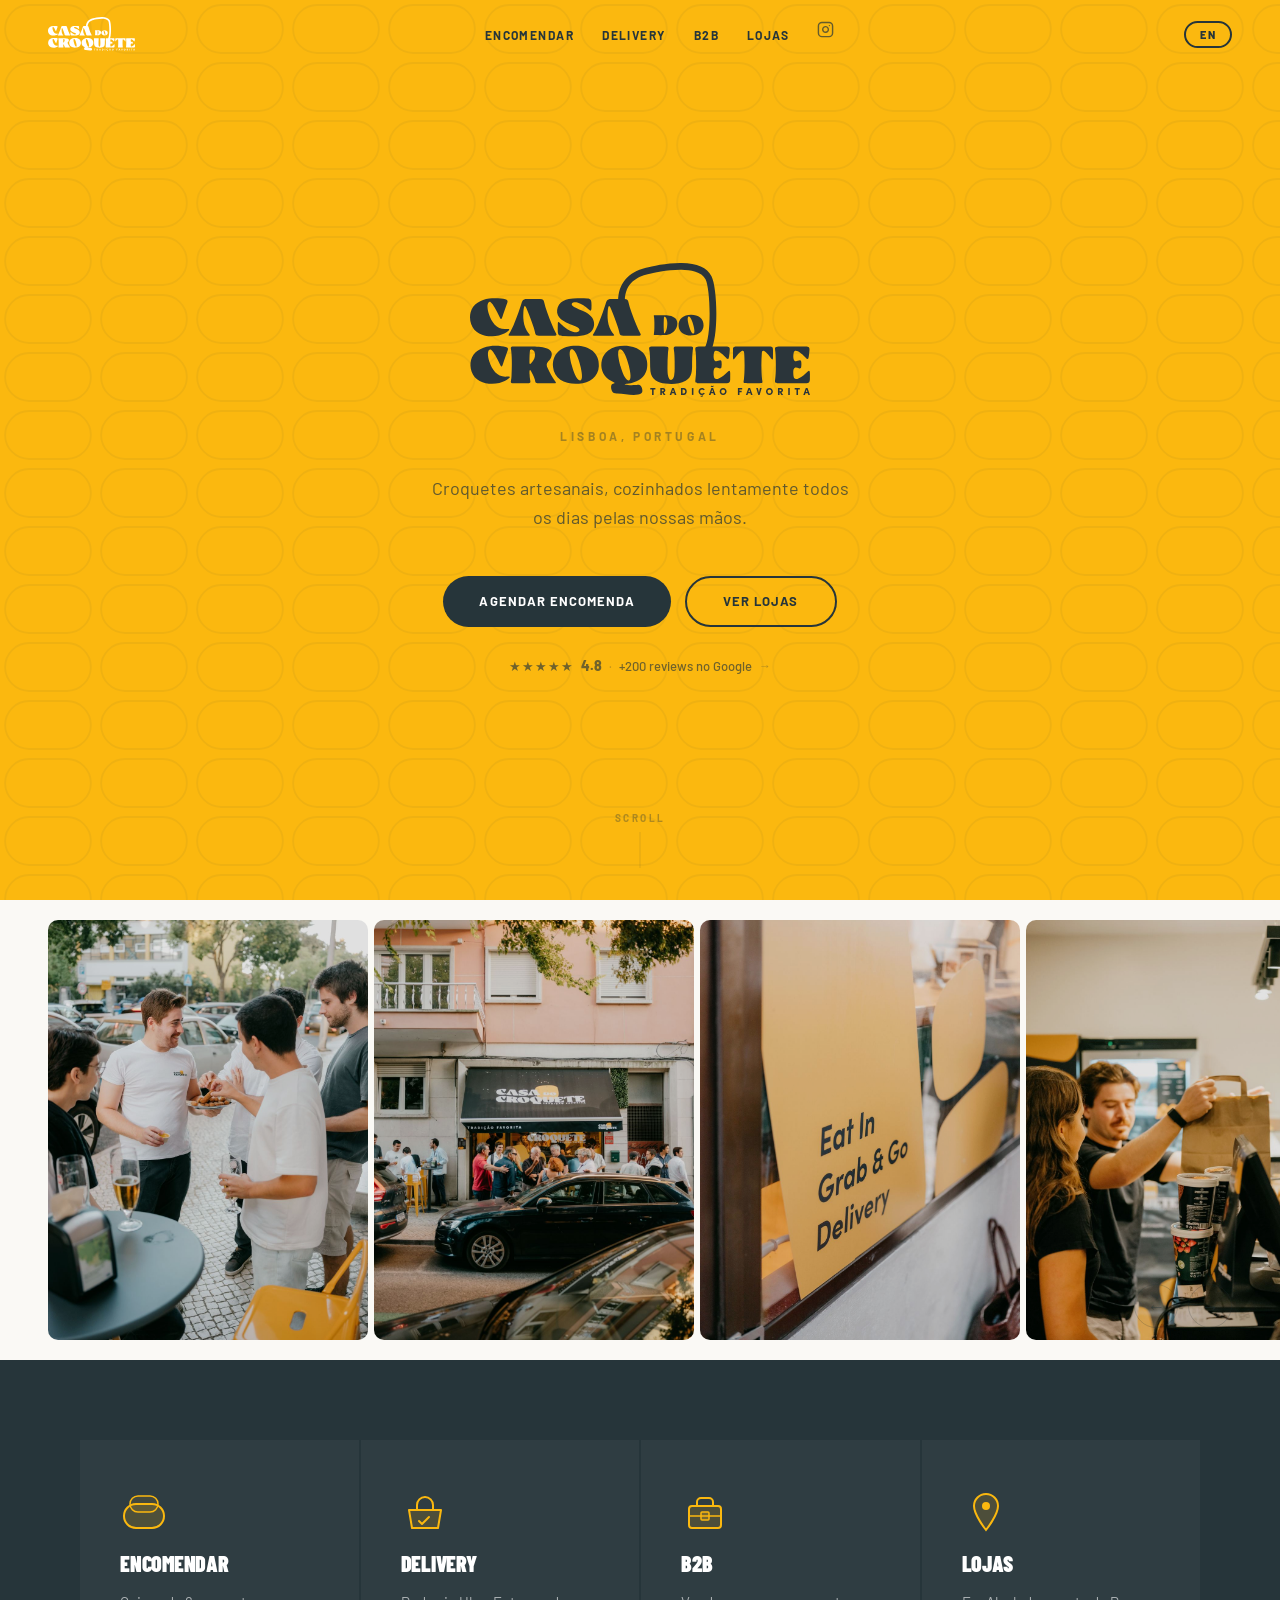
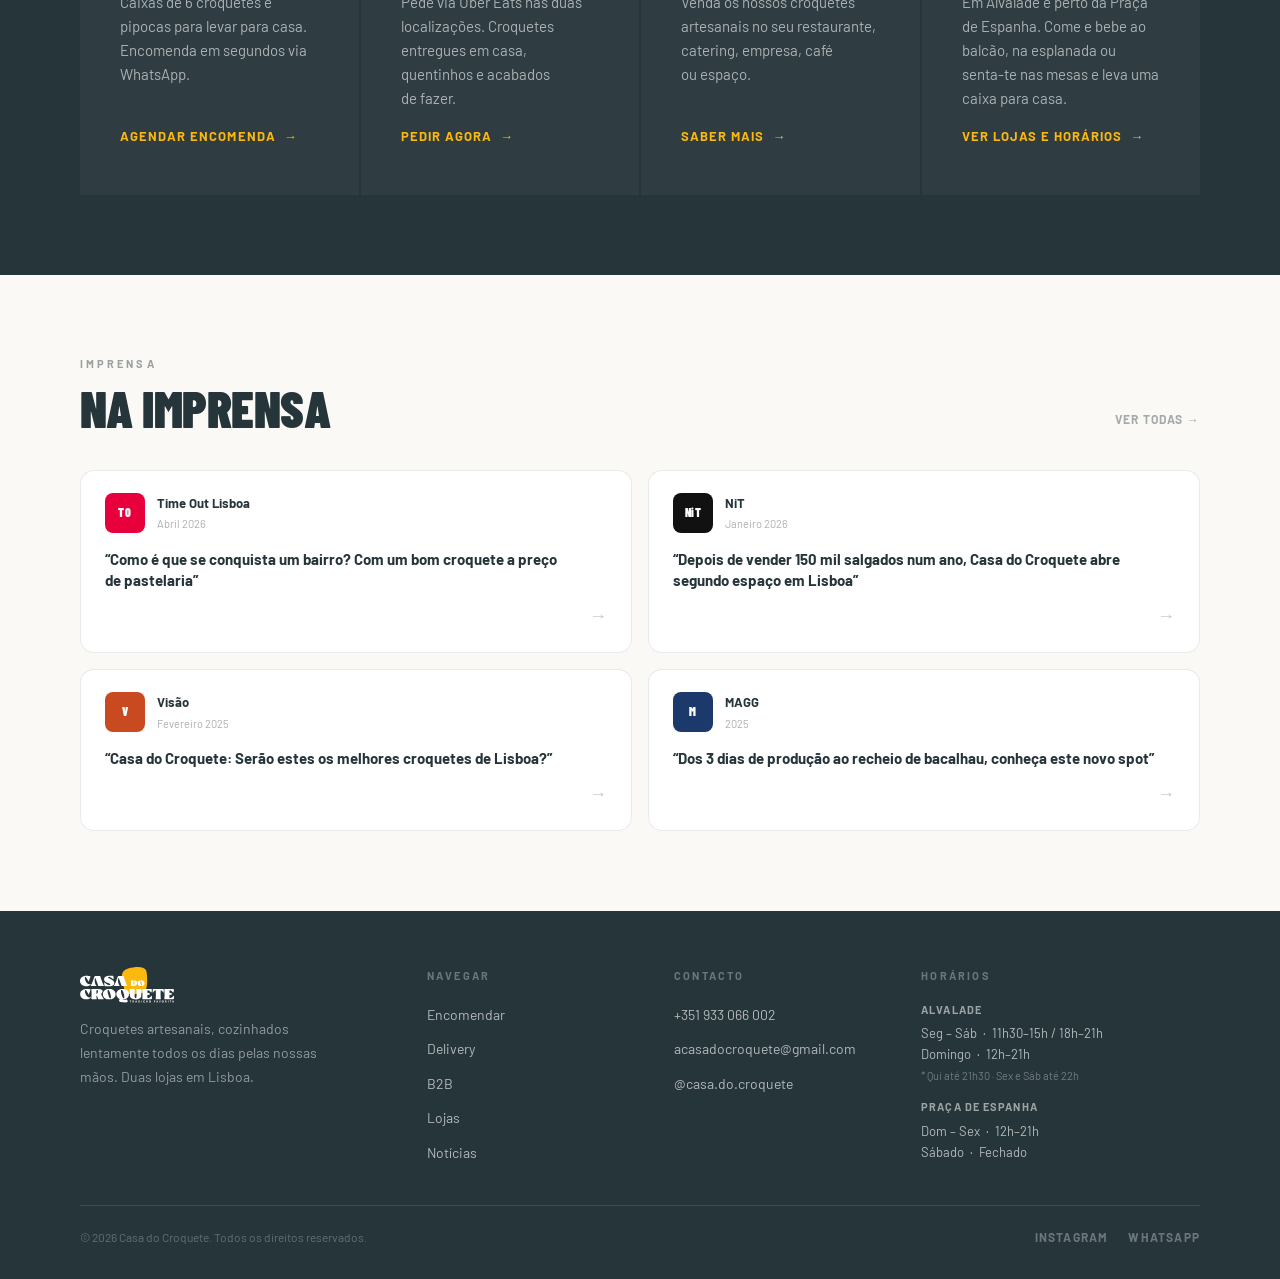
==== commit 32cbbd06: "Add files via upload" ====
--- a/index.html
+++ b/index.html
@@ -444,9 +444,7 @@
   }
 
   function getSlideWidth() {
-    const slide = slides[0];
-    const gap = 4;
-    return slide.getBoundingClientRect().width + gap;
+    return slides[0].getBoundingClientRect().width + 6;
   }
 
   function go(n) {
--- a/style.css
+++ b/style.css
@@ -132,13 +132,13 @@
 .sec-carousel { background: var(--w); padding: 20px 0; overflow: hidden; position: relative; }
 .carousel-track-wrap { overflow: hidden; position: relative; }
 .carousel-track {
-  display: flex; gap: 4px; padding: 0 48px;
+  display: flex; gap: 6px; padding: 0 48px;
   transition: transform 0.5s cubic-bezier(0.25, 0.46, 0.45, 0.94);
   will-change: transform;
 }
 .cs {
-  flex: 0 0 calc(33.333% - 8px); min-width: 0;
-  border-radius: 10px; overflow: hidden; aspect-ratio: 3/4;
+  flex: 0 0 320px; height: 420px;
+  border-radius: 10px; overflow: hidden;
 }
 .cs img { width: 100%; height: 100%; object-fit: cover; display: block; filter: brightness(0.92); transition: filter 0.3s; }
 .cs:hover img { filter: brightness(1); }
@@ -154,9 +154,9 @@
 }
 .car-btn:hover { border-color: var(--d); color: var(--d); }
 @media (max-width: 760px) {
-  .cs { flex: 0 0 calc(80% - 6px); }
+  .cs { flex: 0 0 260px; height: 340px; }
   .carousel-track { padding: 0 20px; }
-  .carousel-nav { padding: 16px 20px 0; }
+  .carousel-nav { bottom: 16px; right: 20px; }
 }
 
 /* FOOTER */
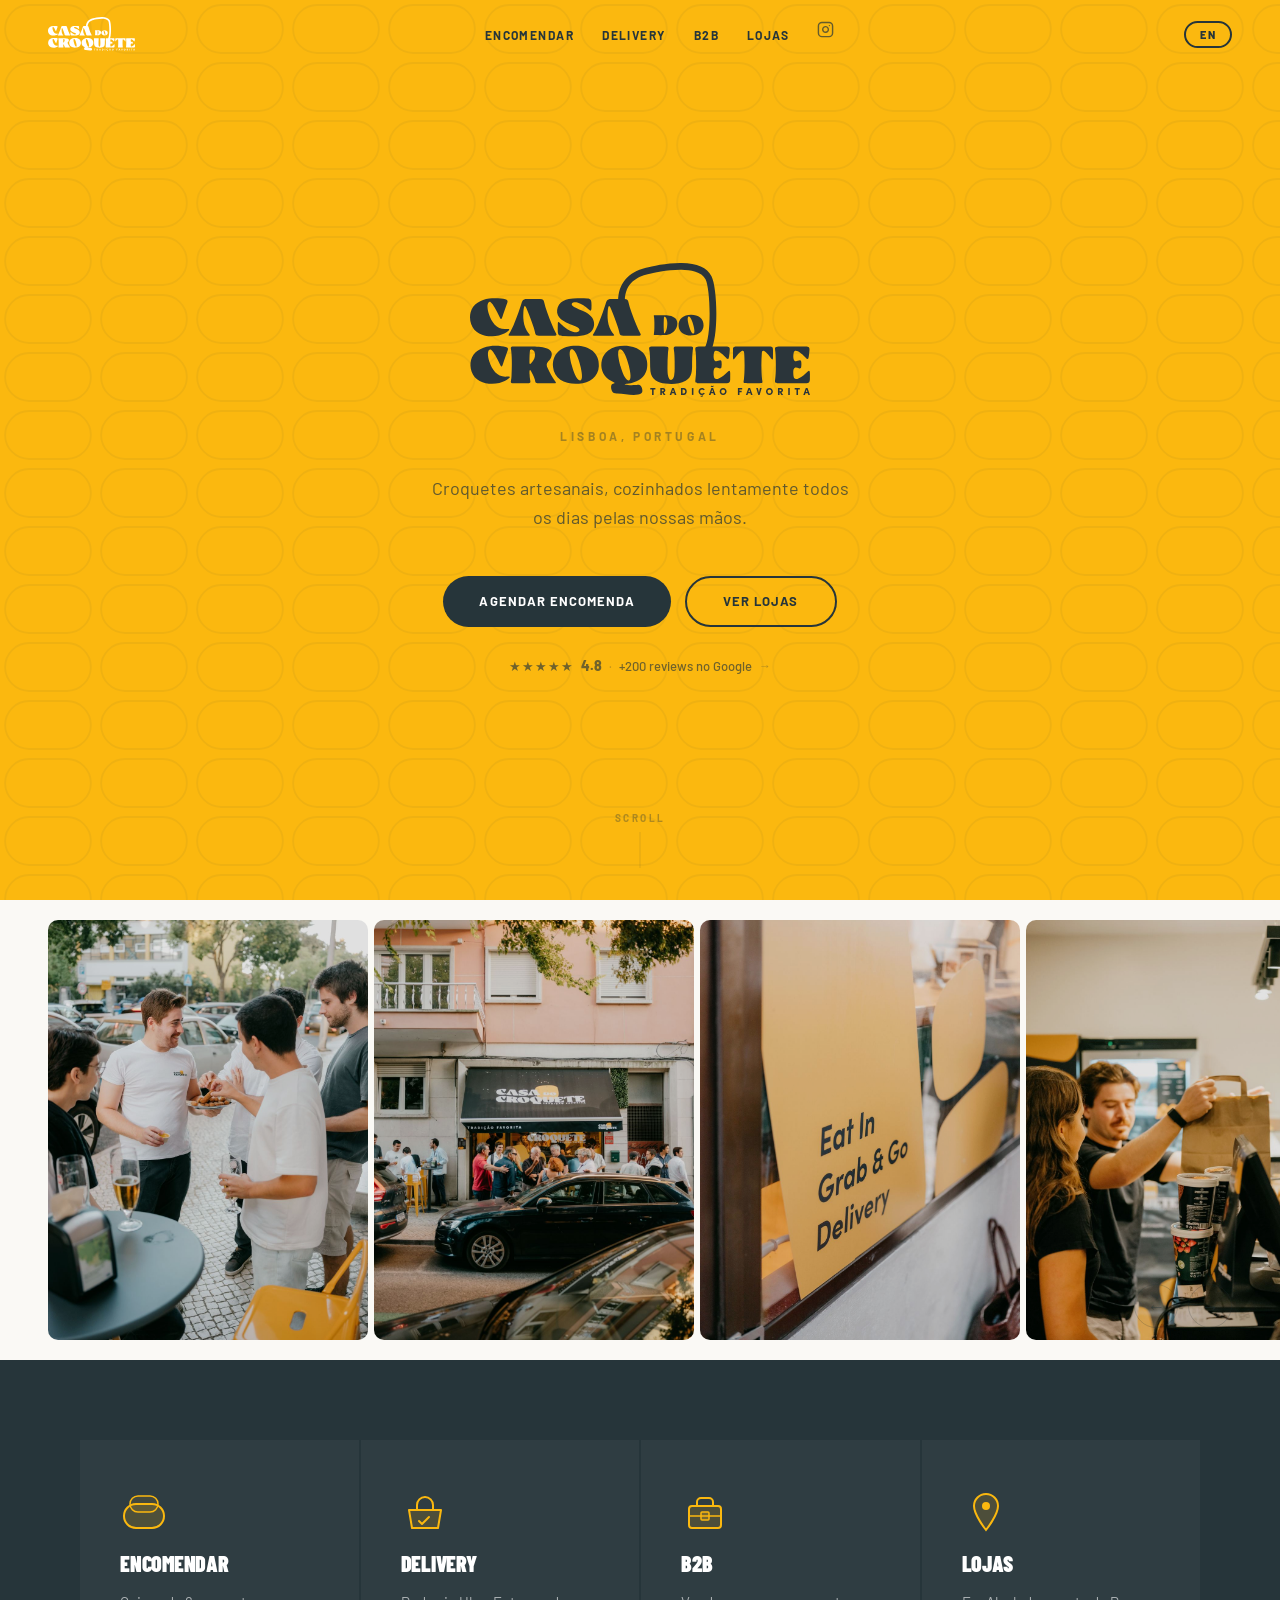
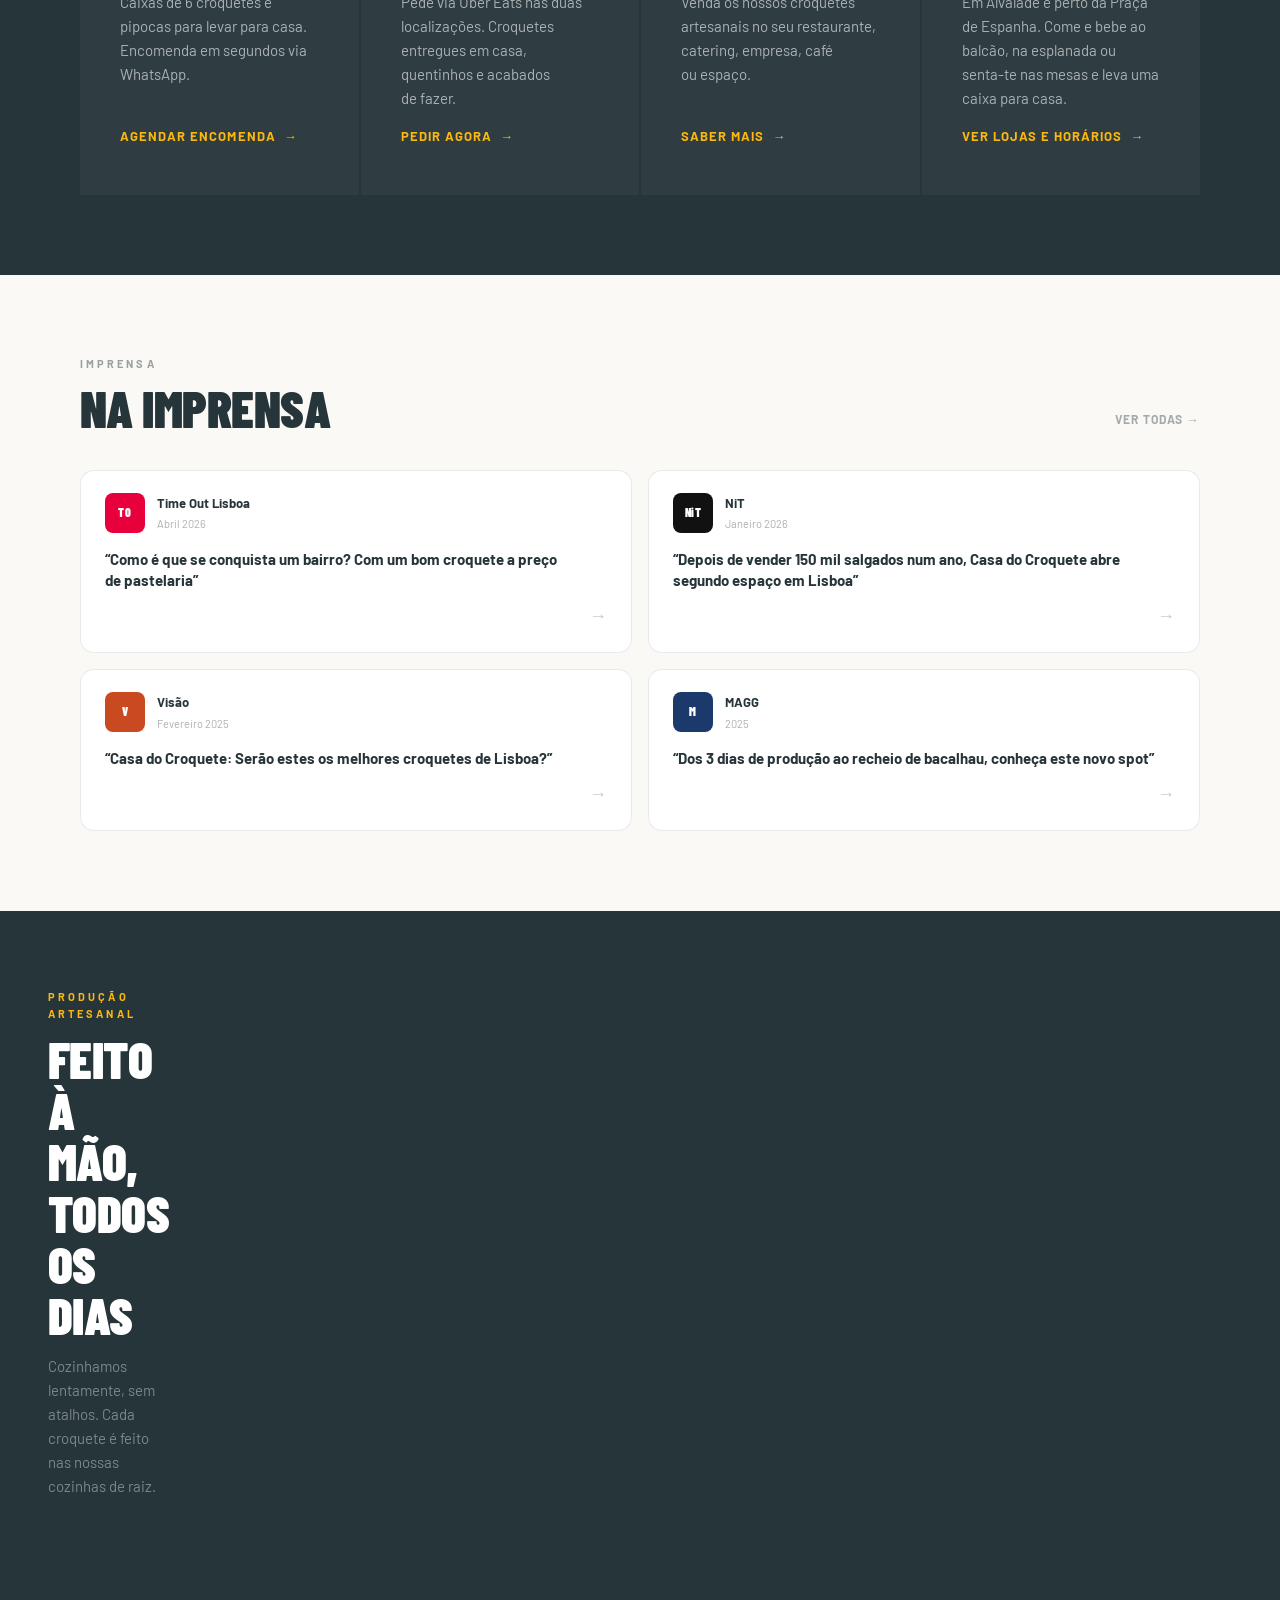
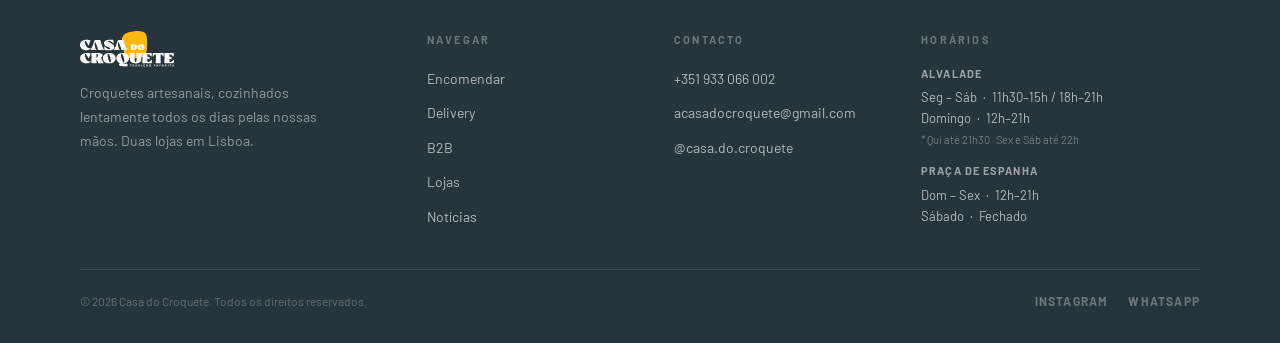
==== commit 3fd052be: "Add files via upload" ====
--- a/index.html
+++ b/index.html
@@ -313,6 +313,18 @@
       </a>
     </div>
   </div>
+</section>
+
+<!-- VIDEO -->
+<section class="sec-video">
+  <div class="vid-content">
+    <span class="slabel" style="color:var(--y);opacity:1;">Produção Artesanal</span>
+    <h2 class="stitle" style="color:#fff;">Feito à Mão,<br>Todos os Dias</h2>
+    <p class="ssub" style="color:rgba(255,255,255,.65); margin-top:14px;">Cozinhamos lentamente, sem atalhos. Cada croquete é feito nas nossas cozinhas de raiz.</p>
+  </div>
+  <video class="vid-bg" autoplay muted loop playsinline>
+    <source src="img/video-producao.mp4" type="video/mp4">
+  </video>
 </section>
 
 <footer>
--- a/style.css
+++ b/style.css
@@ -157,6 +157,25 @@
   .cs { flex: 0 0 260px; height: 340px; }
   .carousel-track { padding: 0 20px; }
   .carousel-nav { bottom: 16px; right: 20px; }
+}
+
+/* VIDEO */
+.sec-video {
+  background: var(--d); overflow: hidden;
+  display: flex; align-items: center; justify-content: space-between;
+  gap: 48px; padding: 72px 48px;
+}
+.vid-bg {
+  flex-shrink: 0;
+  height: 520px; width: auto;
+  border-radius: 14px; display: block;
+}
+.vid-overlay { display: none; }
+.vid-content { flex: 1; max-width: 480px; }
+@media (max-width: 900px) {
+  .sec-video { flex-direction: column; padding: 48px 20px; gap: 32px; }
+  .vid-bg { height: 400px; width: 100%; object-fit: cover; border-radius: 10px; }
+  .vid-content { max-width: 100%; }
 }
 
 /* FOOTER */
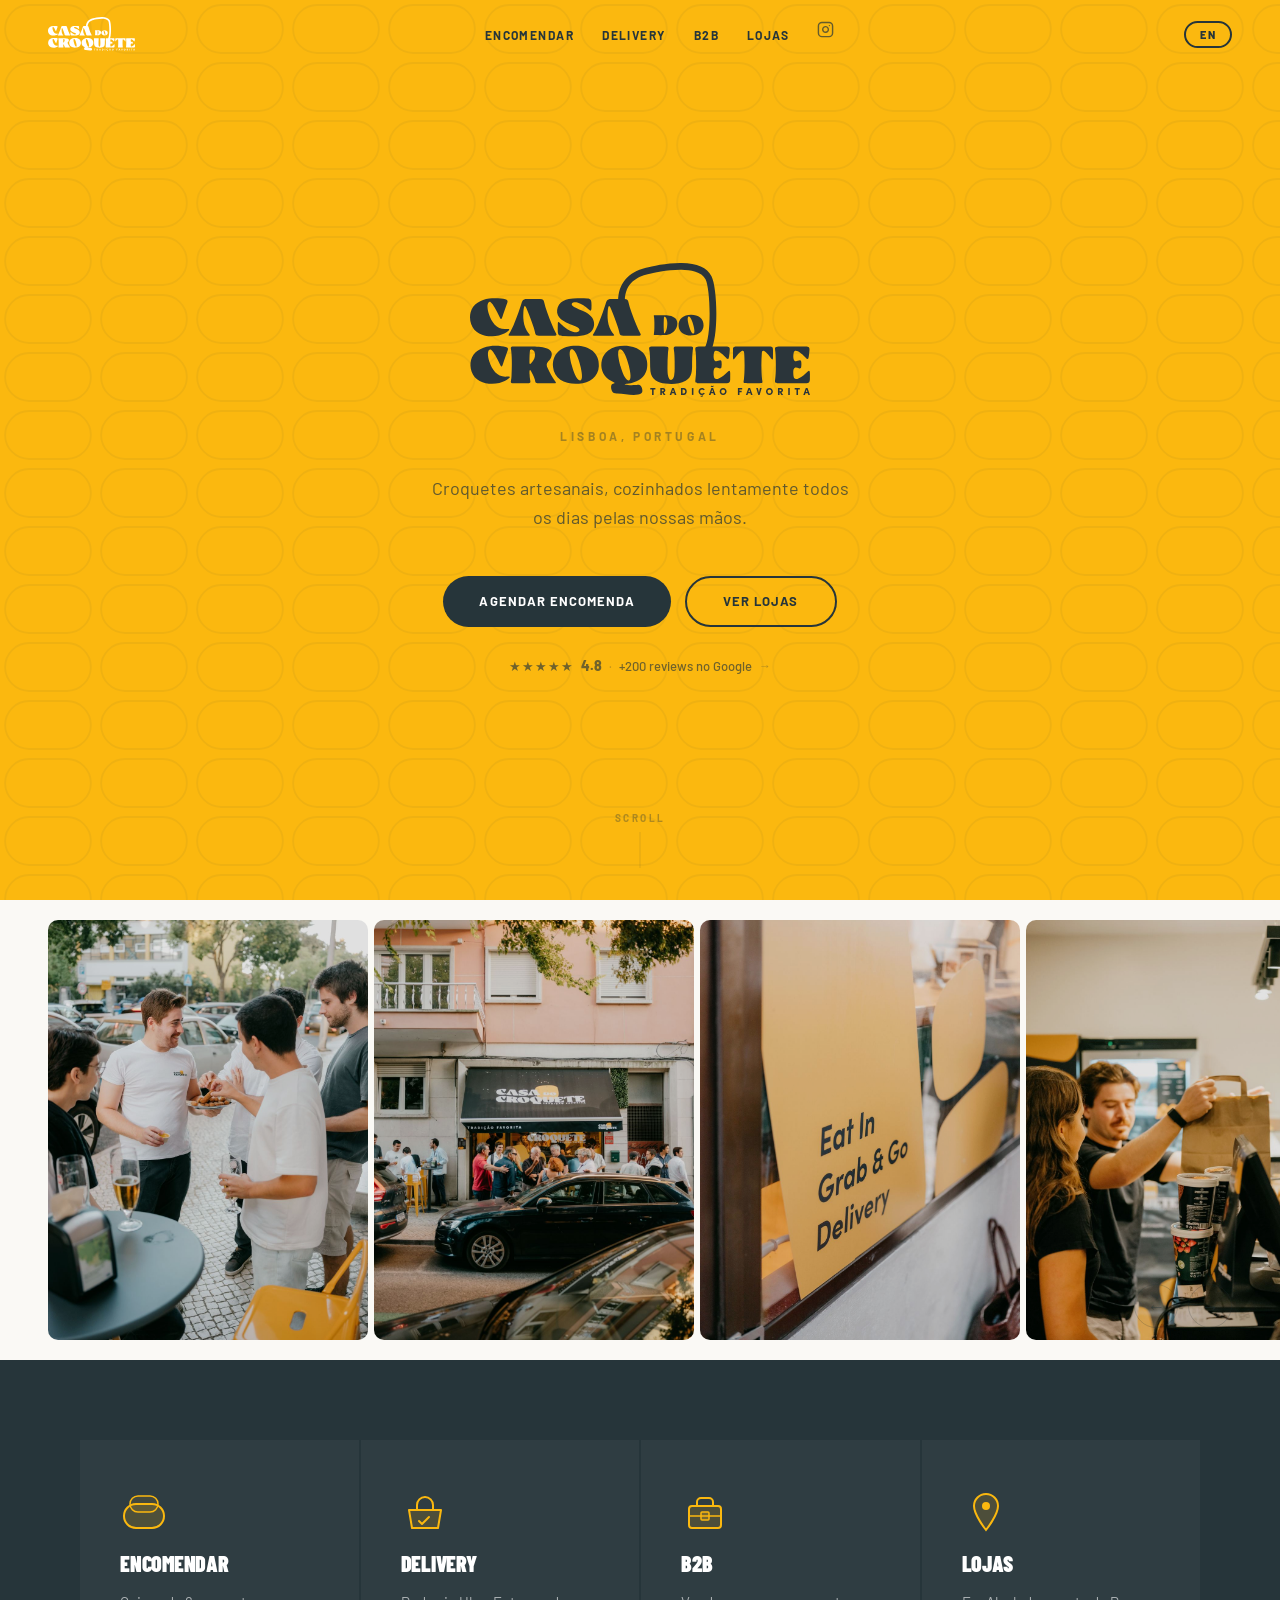
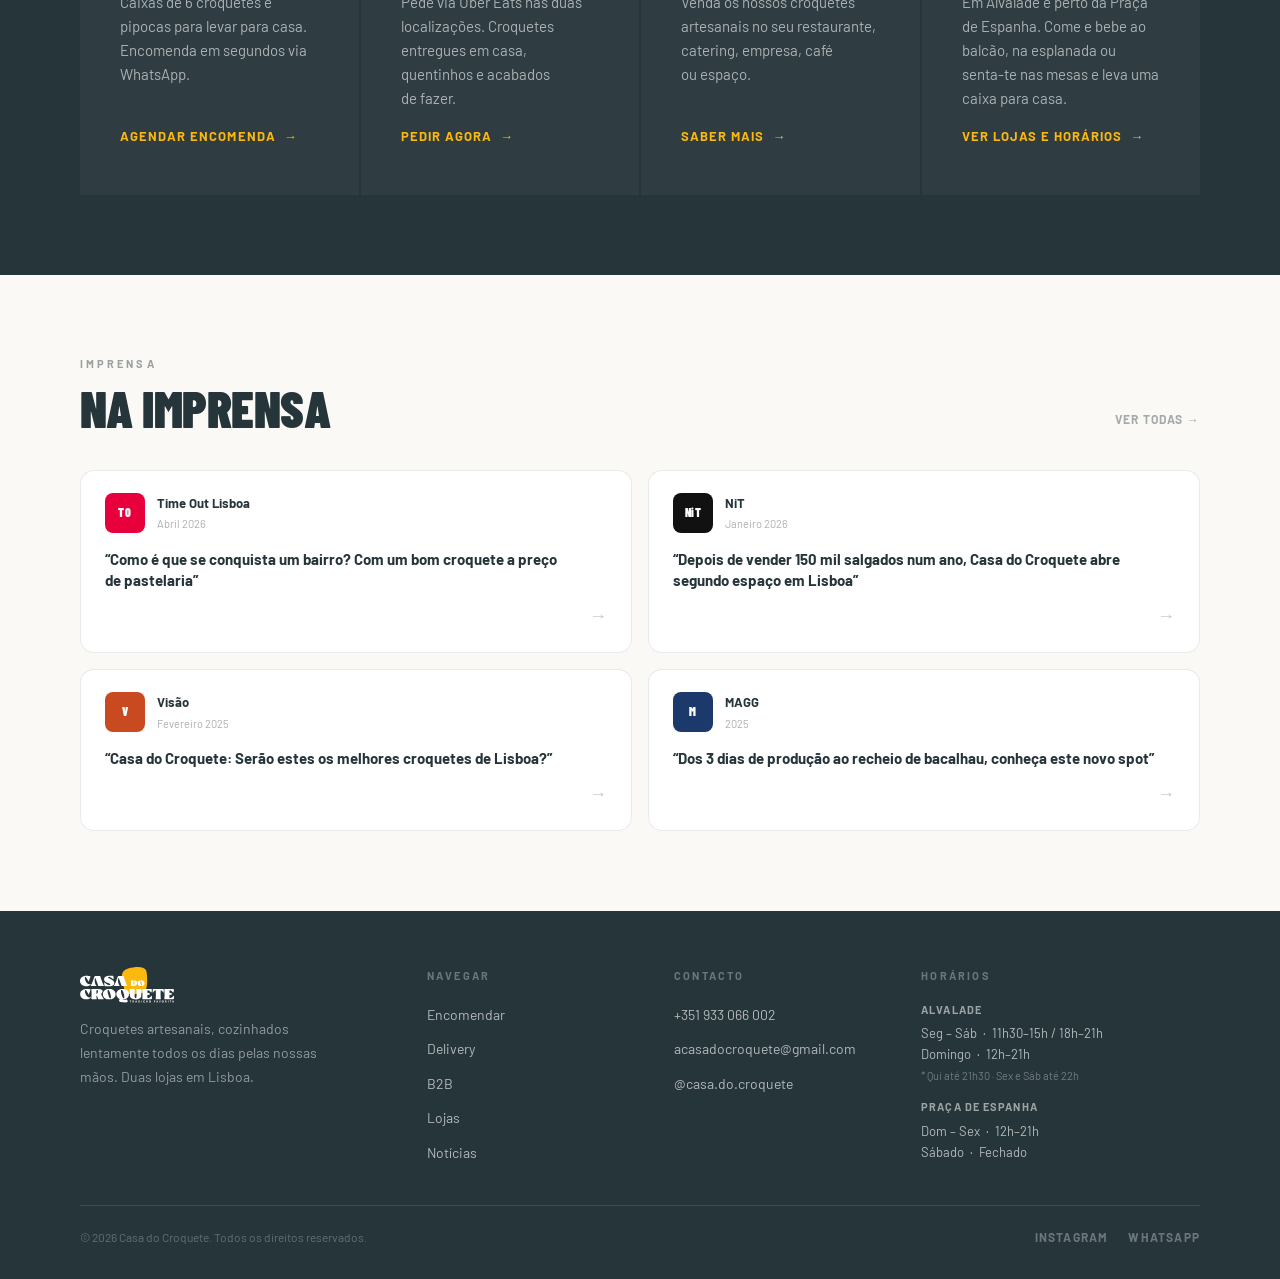
==== commit 103f046f: "Add files via upload" ====
--- a/index.html
+++ b/index.html
@@ -315,17 +315,6 @@
   </div>
 </section>
 
-<!-- VIDEO -->
-<section class="sec-video">
-  <div class="vid-content">
-    <span class="slabel" style="color:var(--y);opacity:1;">Produção Artesanal</span>
-    <h2 class="stitle" style="color:#fff;">Feito à Mão,<br>Todos os Dias</h2>
-    <p class="ssub" style="color:rgba(255,255,255,.65); margin-top:14px;">Cozinhamos lentamente, sem atalhos. Cada croquete é feito nas nossas cozinhas de raiz.</p>
-  </div>
-  <video class="vid-bg" autoplay muted loop playsinline>
-    <source src="img/video-producao.mp4" type="video/mp4">
-  </video>
-</section>
 
 <footer>
   <div class="footer-grid">
